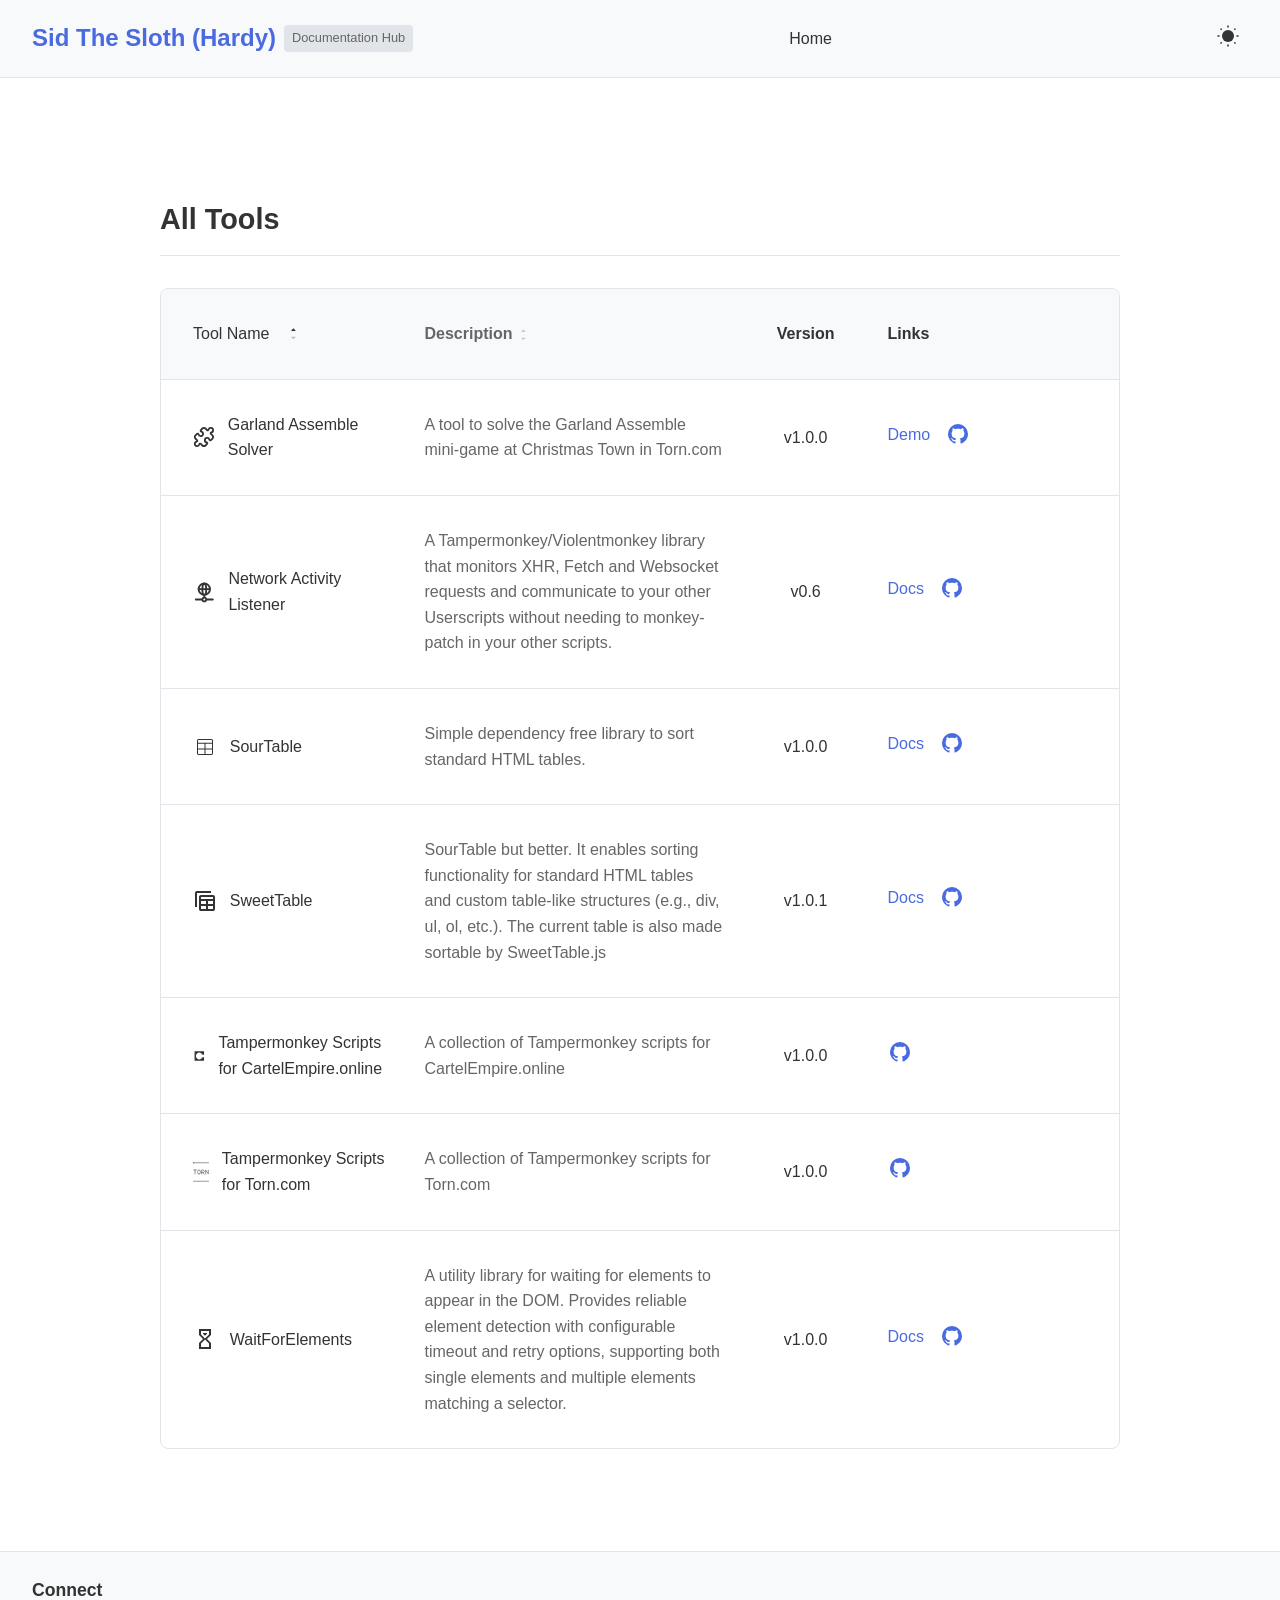
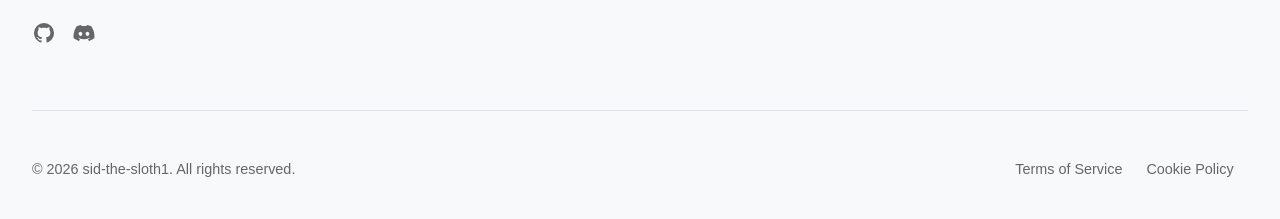
==== index.html @ 2a7e5a10 "sd" ====
<!DOCTYPE html>
<html lang="en" data-theme="light">

<head>
    <meta charset="UTF-8">
    <meta name="viewport" content="width=device-width, initial-scale=1.0">
    <title>Hardy</title>
    <link rel="stylesheet" href="css/styles.css">
    <link rel="stylesheet" href="css/popup.css">
    <script src="js/libs/sweetTable.js"></script>
</head>

<body>
    <div class="container">
        <!-- Header -->
        <header class="header">
            <div class="logo">
                <h1>Sid The Sloth (Hardy)</h1>
                <span class="version">Documentation Hub</span>
            </div>
            <nav class="main-nav">
                <ul>
                    <li><a href="#" class="active">Home</a></li>
                </ul>
            </nav>
            <div class="theme-toggle">
                <button id="theme-switcher" aria-label="Toggle theme">
                    <div id="sun-icon" class="hide"><svg xmlns="http://www.w3.org/2000/svg" width="24" height="24"
                            viewBox="0 0 24 24">
                            <path fill="currentColor" d="M18 12a6 6 0 1 1-12 0a6 6 0 0 1 12 0" />
                            <path fill="currentColor" fill-rule="evenodd"
                                d="M12 1.25a.75.75 0 0 1 .75.75v1a.75.75 0 0 1-1.5 0V2a.75.75 0 0 1 .75-.75M4.399 4.399a.75.75 0 0 1 1.06 0l.393.392a.75.75 0 0 1-1.06 1.061l-.393-.393a.75.75 0 0 1 0-1.06m15.202 0a.75.75 0 0 1 0 1.06l-.393.393a.75.75 0 0 1-1.06-1.06l.393-.393a.75.75 0 0 1 1.06 0M1.25 12a.75.75 0 0 1 .75-.75h1a.75.75 0 0 1 0 1.5H2a.75.75 0 0 1-.75-.75m19 0a.75.75 0 0 1 .75-.75h1a.75.75 0 0 1 0 1.5h-1a.75.75 0 0 1-.75-.75m-2.102 6.148a.75.75 0 0 1 1.06 0l.393.393a.75.75 0 1 1-1.06 1.06l-.393-.393a.75.75 0 0 1 0-1.06m-12.296 0a.75.75 0 0 1 0 1.06l-.393.393a.75.75 0 1 1-1.06-1.06l.392-.393a.75.75 0 0 1 1.061 0M12 20.25a.75.75 0 0 1 .75.75v1a.75.75 0 0 1-1.5 0v-1a.75.75 0 0 1 .75-.75"
                                clip-rule="evenodd" />
                        </svg></div>
                    <div id="moon-icon"><svg xmlns="http://www.w3.org/2000/svg" width="24" height="24"
                            viewBox="0 0 24 24">
                            <path fill="currentColor"
                                d="M20.958 15.325c.204-.486-.379-.9-.868-.684a7.7 7.7 0 0 1-3.101.648c-4.185 0-7.577-3.324-7.577-7.425a7.3 7.3 0 0 1 1.134-3.91c.284-.448-.057-1.068-.577-.936C5.96 4.041 3 7.613 3 11.862C3 16.909 7.175 21 12.326 21c3.9 0 7.24-2.345 8.632-5.675" />
                            <path fill="currentColor"
                                d="M15.611 3.103c-.53-.354-1.162.278-.809.808l.63.945a2.33 2.33 0 0 1 0 2.588l-.63.945c-.353.53.28 1.162.81.808l.944-.63a2.33 2.33 0 0 1 2.588 0l.945.63c.53.354 1.162-.278.808-.808l-.63-.945a2.33 2.33 0 0 1 0-2.588l.63-.945c.354-.53-.278-1.162-.809-.808l-.944.63a2.33 2.33 0 0 1-2.588 0z" />
                        </svg></div>
                </button>
            </div>
            <button class="mobile-menu-btn" aria-label="Toggle menu">
                <svg xmlns="http://www.w3.org/2000/svg" width="24" height="24" viewBox="0 0 24 24">
                    <path fill="none" stroke="currentColor" stroke-linecap="round" stroke-width="2"
                        d="M5 7h14M5 12h14M5 17h14" />
                </svg>
            </button>
        </header>


        <!-- Main Content -->
        <main class="home-content">


            <!-- All Tols -->
            <section class="tools-section">
                <h2 class="section-title">All Tools</h2>
                <div class="tools-table">
                    <div class="table-header">
                        <div class="col-name">Tool Name</div>
                        <div class="col-desc">Description</div>
                        <div class="col-version">Version</div>
                        <div class="col-action">Links</div>
                    </div>

                    <!-- Tool Row 1 -->
                    <div class="table-row">
                        <div class="col-name">
                            <svg xmlns="http://www.w3.org/2000/svg" width="24" height="24" viewBox="0 0 24 24">
                                <path fill="currentColor"
                                    d="M5.616 20q-.691 0-1.153-.462T4 18.384V5.616q0-.691.463-1.153T5.616 4h12.769q.69 0 1.153.463T20 5.616v12.769q0 .69-.462 1.153T18.384 20zm5.884-5.596H5v3.98q0 .27.173.443t.443.173H11.5zm1 0V19h5.885q.269 0 .442-.173t.173-.442v-3.981zm-1-1V8.769H5v4.635zm1 0H19V8.769h-6.5zM5 7.769h14V5.615q0-.269-.173-.442T18.385 5H5.615q-.269 0-.442.173T5 5.616z" />
                            </svg>
                            <span>SourTable</span>
                        </div>
                        <div class="col-desc">Simple dependency free library to sort standard HTML tables.</div>
                        <div class="col-version">v1.0.0</div>
                        <div class="col-action">
                            <a href="docs/sourTable.html">Docs</a>
                            <a href="https://github.com/sid-the-sloth1/libraries/tree/main/libs/sourTable"
                                target="_blank"><svg xmlns="http://www.w3.org/2000/svg" width="24" height="24"
                                    viewBox="0 0 24 24">
                                    <path fill="currentColor"
                                        d="M12 2A10 10 0 0 0 2 12c0 4.42 2.87 8.17 6.84 9.5c.5.08.66-.23.66-.5v-1.69c-2.77.6-3.36-1.34-3.36-1.34c-.46-1.16-1.11-1.47-1.11-1.47c-.91-.62.07-.6.07-.6c1 .07 1.53 1.03 1.53 1.03c.87 1.52 2.34 1.07 2.91.83c.09-.65.35-1.09.63-1.34c-2.22-.25-4.55-1.11-4.55-4.92c0-1.11.38-2 1.03-2.71c-.1-.25-.45-1.29.1-2.64c0 0 .84-.27 2.75 1.02c.79-.22 1.65-.33 2.5-.33s1.71.11 2.5.33c1.91-1.29 2.75-1.02 2.75-1.02c.55 1.35.2 2.39.1 2.64c.65.71 1.03 1.6 1.03 2.71c0 3.82-2.34 4.66-4.57 4.91c.36.31.69.92.69 1.85V21c0 .27.16.59.67.5C19.14 20.16 22 16.42 22 12A10 10 0 0 0 12 2" />
                                </svg></a>
                        </div>
                    </div>
                    <div class="table-row">
                        <div class="col-name">
                            <svg xmlns="http://www.w3.org/2000/svg" width="24" height="24" viewBox="0 0 24 24">
                                <path fill="currentColor"
                                    d="M8 22q-.825 0-1.412-.587T6 20V8q0-.825.588-1.412T8 6h12q.825 0 1.413.588T22 8v12q0 .825-.587 1.413T20 22zm0-2h5v-3H8zm7 0h5v-3h-5zM2 18V4q0-.825.588-1.412T4 2h14v2H4v14zm6-3h5v-3H8zm7 0h5v-3h-5zm-7-5h12V8H8z" />
                            </svg>
                            <span>SweetTable</span>
                        </div>
                        <div class="col-desc">SourTable but better. It enables sorting functionality for standard
                            HTML tables and custom table-like structures (e.g., div, ul, ol, etc.). The current table is
                            also made sortable by SweetTable.js</div>
                        <div class="col-version">v1.0.1</div>
                        <div class="col-action">
                            <a href="docs/sweetTable.html">Docs</a>
                            <a href="https://github.com/sid-the-sloth1/libraries/tree/main/libs/sweetTable"
                                target="_blank"><svg xmlns="http://www.w3.org/2000/svg" width="24" height="24"
                                    viewBox="0 0 24 24">
                                    <path fill="currentColor"
                                        d="M12 2A10 10 0 0 0 2 12c0 4.42 2.87 8.17 6.84 9.5c.5.08.66-.23.66-.5v-1.69c-2.77.6-3.36-1.34-3.36-1.34c-.46-1.16-1.11-1.47-1.11-1.47c-.91-.62.07-.6.07-.6c1 .07 1.53 1.03 1.53 1.03c.87 1.52 2.34 1.07 2.91.83c.09-.65.35-1.09.63-1.34c-2.22-.25-4.55-1.11-4.55-4.92c0-1.11.38-2 1.03-2.71c-.1-.25-.45-1.29.1-2.64c0 0 .84-.27 2.75 1.02c.79-.22 1.65-.33 2.5-.33s1.71.11 2.5.33c1.91-1.29 2.75-1.02 2.75-1.02c.55 1.35.2 2.39.1 2.64c.65.71 1.03 1.6 1.03 2.71c0 3.82-2.34 4.66-4.57 4.91c.36.31.69.92.69 1.85V21c0 .27.16.59.67.5C19.14 20.16 22 16.42 22 12A10 10 0 0 0 12 2" />
                                </svg></a>
                        </div>
                    </div>

                    <div class="table-row">
                        <div class="col-name">
                            <svg xmlns="http://www.w3.org/2000/svg" width="24" height="24" viewBox="0 0 24 24">
                                <path fill="currentColor"
                                    d="M6 2h12v6l-4 4l4 4v6H6v-6l4-4l-4-4zm10 14.5l-4-4l-4 4V20h8zm-4-5l4-4V4H8v3.5zM10 6h4v.75l-2 2l-2-2z" />
                            </svg>
                            <span>WaitForElements</span>
                        </div>
                        <div class="col-desc">A utility library for waiting for elements to appear in the DOM.
                            Provides reliable element detection with configurable timeout and retry options,
                            supporting both single elements and multiple elements matching a selector.</div>
                        <div class="col-version">v1.0.0</div>
                        <div class="col-action">
                            <a href="docs/waitForElements.html">Docs</a>
                            <a href="https://github.com/sid-the-sloth1/libraries/tree/main/libs/waitForElement"
                                target="_blank"><svg xmlns="http://www.w3.org/2000/svg" width="24" height="24"
                                    viewBox="0 0 24 24">
                                    <path fill="currentColor"
                                        d="M12 2A10 10 0 0 0 2 12c0 4.42 2.87 8.17 6.84 9.5c.5.08.66-.23.66-.5v-1.69c-2.77.6-3.36-1.34-3.36-1.34c-.46-1.16-1.11-1.47-1.11-1.47c-.91-.62.07-.6.07-.6c1 .07 1.53 1.03 1.53 1.03c.87 1.52 2.34 1.07 2.91.83c.09-.65.35-1.09.63-1.34c-2.22-.25-4.55-1.11-4.55-4.92c0-1.11.38-2 1.03-2.71c-.1-.25-.45-1.29.1-2.64c0 0 .84-.27 2.75 1.02c.79-.22 1.65-.33 2.5-.33s1.71.11 2.5.33c1.91-1.29 2.75-1.02 2.75-1.02c.55 1.35.2 2.39.1 2.64c.65.71 1.03 1.6 1.03 2.71c0 3.82-2.34 4.66-4.57 4.91c.36.31.69.92.69 1.85V21c0 .27.16.59.67.5C19.14 20.16 22 16.42 22 12A10 10 0 0 0 12 2" />
                                </svg></a>
                        </div>
                    </div>

                    <div class="table-row">
                        <div class="col-name">
                            <svg xmlns="http://www.w3.org/2000/svg" width="24" height="24" viewBox="0 0 24 24">
                                <g fill="none" stroke="currentColor" stroke-linecap="round" stroke-linejoin="round"
                                    stroke-width="2">
                                    <path d="M6 9a6 6 0 1 0 12 0A6 6 0 0 0 6 9" />
                                    <path
                                        d="M12 3q2 .5 2 6c0 5.5-.667 5.667-2 6m0-12q-2 .5-2 6c0 5.5.667 5.667 2 6M6 9h12M3 20h7m4 0h7m-11 0a2 2 0 1 0 4 0a2 2 0 0 0-4 0m2-5v3" />
                                </g>
                            </svg>
                            <span>Network Activity Listener</span>
                        </div>
                        <div class="col-desc">A Tampermonkey/Violentmonkey library that monitors XHR, Fetch and
                            Websocket requests and communicate to your other Userscripts without needing to monkey-patch
                            in your other scripts.</div>
                        <div class="col-version">v0.6</div>
                        <div class="col-action">
                            <a href="docs/network-listeners.html">Docs</a>
                            <a href="https://github.com/sid-the-sloth1/libraries/tree/main/libs/network_listener"
                                target="_blank"><svg xmlns="http://www.w3.org/2000/svg" width="24" height="24"
                                    viewBox="0 0 24 24">
                                    <path fill="currentColor"
                                        d="M12 2A10 10 0 0 0 2 12c0 4.42 2.87 8.17 6.84 9.5c.5.08.66-.23.66-.5v-1.69c-2.77.6-3.36-1.34-3.36-1.34c-.46-1.16-1.11-1.47-1.11-1.47c-.91-.62.07-.6.07-.6c1 .07 1.53 1.03 1.53 1.03c.87 1.52 2.34 1.07 2.91.83c.09-.65.35-1.09.63-1.34c-2.22-.25-4.55-1.11-4.55-4.92c0-1.11.38-2 1.03-2.71c-.1-.25-.45-1.29.1-2.64c0 0 .84-.27 2.75 1.02c.79-.22 1.65-.33 2.5-.33s1.71.11 2.5.33c1.91-1.29 2.75-1.02 2.75-1.02c.55 1.35.2 2.39.1 2.64c.65.71 1.03 1.6 1.03 2.71c0 3.82-2.34 4.66-4.57 4.91c.36.31.69.92.69 1.85V21c0 .27.16.59.67.5C19.14 20.16 22 16.42 22 12A10 10 0 0 0 12 2" />
                                </svg></a>
                        </div>
                    </div>

                    <div class="table-row">
                        <div class="col-name">
                            <svg xmlns="http://www.w3.org/2000/svg" width="24" height="24" viewBox="0 0 24 24">
                                <path fill="none" stroke="currentColor" stroke-linecap="round" stroke-linejoin="round"
                                    stroke-width="2"
                                    d="M15.39 4.39a1 1 0 0 0 1.68-.474a2.5 2.5 0 1 1 3.014 3.015a1 1 0 0 0-.474 1.68l1.683 1.682a2.414 2.414 0 0 1 0 3.414L19.61 15.39a1 1 0 0 1-1.68-.474a2.5 2.5 0 1 0-3.014 3.015a1 1 0 0 1 .474 1.68l-1.683 1.682a2.414 2.414 0 0 1-3.414 0L8.61 19.61a1 1 0 0 0-1.68.474a2.5 2.5 0 1 1-3.014-3.015a1 1 0 0 0 .474-1.68l-1.683-1.682a2.414 2.414 0 0 1 0-3.414L4.39 8.61a1 1 0 0 1 1.68.474a2.5 2.5 0 1 0 3.014-3.015a1 1 0 0 1-.474-1.68l1.683-1.682a2.414 2.414 0 0 1 3.414 0z" />
                            </svg>
                            <span>Garland Assemble Solver</span>
                        </div>
                        <div class="col-desc">A tool to solve the Garland Assemble mini-game at Christmas Town in
                            Torn.com</div>
                        <div class="col-version">v1.0.0</div>
                        <div class="col-action">
                            <a href="docs/examples/garland/index.html">Demo</a>
                            <a href="https://github.com/sid-the-sloth1/libraries/tree/main/libs/garlandSolver"
                                target="_blank"><svg xmlns="http://www.w3.org/2000/svg" width="24" height="24"
                                    viewBox="0 0 24 24">
                                    <path fill="currentColor"
                                        d="M12 2A10 10 0 0 0 2 12c0 4.42 2.87 8.17 6.84 9.5c.5.08.66-.23.66-.5v-1.69c-2.77.6-3.36-1.34-3.36-1.34c-.46-1.16-1.11-1.47-1.11-1.47c-.91-.62.07-.6.07-.6c1 .07 1.53 1.03 1.53 1.03c.87 1.52 2.34 1.07 2.91.83c.09-.65.35-1.09.63-1.34c-2.22-.25-4.55-1.11-4.55-4.92c0-1.11.38-2 1.03-2.71c-.1-.25-.45-1.29.1-2.64c0 0 .84-.27 2.75 1.02c.79-.22 1.65-.33 2.5-.33s1.71.11 2.5.33c1.91-1.29 2.75-1.02 2.75-1.02c.55 1.35.2 2.39.1 2.64c.65.71 1.03 1.6 1.03 2.71c0 3.82-2.34 4.66-4.57 4.91c.36.31.69.92.69 1.85V21c0 .27.16.59.67.5C19.14 20.16 22 16.42 22 12A10 10 0 0 0 12 2" />
                                </svg></a>
                        </div>
                    </div>

                    <div class="table-row">
                        <div class="col-name">
                            <svg xmlns="http://www.w3.org/2000/svg" width="24" height="24" viewBox="8 8 32 32">
                                <!-- Cropped viewBox -->
                                <path fill="none" stroke="currentColor" stroke-linecap="round" stroke-linejoin="round"
                                    d="M25.312 28v-8h2.619c1.48 0 2.681 1.203 2.681 2.687s-1.2 2.686-2.681 2.686h-2.619m2.62.001l2.62 2.624M9.464 20h5.3m-2.65 8v-8m21.122 8v-8l5.3 8v-8m-18.502 8a2.65 2.65 0 0 1-2.65-2.65v-2.7a2.65 2.65 0 1 1 5.3 0v2.7a2.65 2.65 0 0 1-2.65 2.65"
                                    stroke-width="1" />
                                <rect width="37" height="37" x="5.5" y="5.5" fill="none" stroke="currentColor"
                                    stroke-linecap="round" stroke-linejoin="round" rx="4" ry="4" stroke-width="1" />
                            </svg>
                            <span>Tampermonkey Scripts for Torn.com</span>
                        </div>
                        <div class="col-desc">A collection of Tampermonkey scripts for Torn.com</div>
                        <div class="col-version">v1.0.0</div>
                        <div class="col-action">
                            <a href="https://github.com/sid-the-sloth1/torn-qol-scripts" target="_blank">
                                <svg xmlns="http://www.w3.org/2000/svg" width="24" height="24" viewBox="0 0 24 24">
                                    <path fill="currentColor"
                                        d="M12 2A10 10 0 0 0 2 12c0 4.42 2.87 8.17 6.84 9.5c.5.08.66-.23.66-.5v-1.69c-2.77.6-3.36-1.34-3.36-1.34c-.46-1.16-1.11-1.47-1.11-1.47c-.91-.62.07-.6.07-.6c1 .07 1.53 1.03 1.53 1.03c.87 1.52 2.34 1.07 2.91.83c.09-.65.35-1.09.63-1.34c-2.22-.25-4.55-1.11-4.55-4.92c0-1.11.38-2 1.03-2.71c-.1-.25-.45-1.29.1-2.64c0 0 .84-.27 2.75 1.02c.79-.22 1.65-.33 2.5-.33s1.71.11 2.5.33c1.91-1.29 2.75-1.02 2.75-1.02c.55 1.35.2 2.39.1 2.64c.65.71 1.03 1.6 1.03 2.71c0 3.82-2.34 4.66-4.57 4.91c.36.31.69.92.69 1.85V21c0 .27.16.59.67.5C19.14 20.16 22 16.42 22 12A10 10 0 0 0 12 2" />
                                </svg>
                            </a>
                        </div>



                    </div>

                    <div class="table-row">
                        <div class="col-name">
                            <svg xmlns="http://www.w3.org/2000/svg" width="24" height="24" viewBox="0 0 24 24">
                                <path fill="currentColor" d="M3 3h18v6.429h-3.111a6.428 6.428 0 1 0 0 5.143H21V21H3z" />
                            </svg>
                            <span>Tampermonkey Scripts for CartelEmpire.online</span>
                        </div>
                        <div class="col-desc">A collection of Tampermonkey scripts for CartelEmpire.online</div>
                        <div class="col-version">v1.0.0</div>
                        <div class="col-action">
                            <a href="https://github.com/sid-the-sloth1/cartel_empire_public"
                                target="_blank"><svg xmlns="http://www.w3.org/2000/svg" width="24" height="24"
                                    viewBox="0 0 24 24">
                                    <path fill="currentColor"
                                        d="M12 2A10 10 0 0 0 2 12c0 4.42 2.87 8.17 6.84 9.5c.5.08.66-.23.66-.5v-1.69c-2.77.6-3.36-1.34-3.36-1.34c-.46-1.16-1.11-1.47-1.11-1.47c-.91-.62.07-.6.07-.6c1 .07 1.53 1.03 1.53 1.03c.87 1.52 2.34 1.07 2.91.83c.09-.65.35-1.09.63-1.34c-2.22-.25-4.55-1.11-4.55-4.92c0-1.11.38-2 1.03-2.71c-.1-.25-.45-1.29.1-2.64c0 0 .84-.27 2.75 1.02c.79-.22 1.65-.33 2.5-.33s1.71.11 2.5.33c1.91-1.29 2.75-1.02 2.75-1.02c.55 1.35.2 2.39.1 2.64c.65.71 1.03 1.6 1.03 2.71c0 3.82-2.34 4.66-4.57 4.91c.36.31.69.92.69 1.85V21c0 .27.16.59.67.5C19.14 20.16 22 16.42 22 12A10 10 0 0 0 12 2" />
                                </svg></a>
                        </div>
                    </div>

            </section>

        </main>

        <!-- Footer -->
        <footer class="footer">
            <div class="footer-content">
                <div class="footer-links">
                    <div class="footer-col">
                        <h4>Connect</h4>
                        <div class="social-links">
                            <a href="https://github.com/sid-the-sloth1" target="_blank" class="github-icon"><svg
                                    xmlns="http://www.w3.org/2000/svg" width="24" height="24" viewBox="0 0 24 24">
                                    <path fill="currentColor"
                                        d="M12 2A10 10 0 0 0 2 12c0 4.42 2.87 8.17 6.84 9.5c.5.08.66-.23.66-.5v-1.69c-2.77.6-3.36-1.34-3.36-1.34c-.46-1.16-1.11-1.47-1.11-1.47c-.91-.62.07-.6.07-.6c1 .07 1.53 1.03 1.53 1.03c.87 1.52 2.34 1.07 2.91.83c.09-.65.35-1.09.63-1.34c-2.22-.25-4.55-1.11-4.55-4.92c0-1.11.38-2 1.03-2.71c-.1-.25-.45-1.29.1-2.64c0 0 .84-.27 2.75 1.02c.79-.22 1.65-.33 2.5-.33s1.71.11 2.5.33c1.91-1.29 2.75-1.02 2.75-1.02c.55 1.35.2 2.39.1 2.64c.65.71 1.03 1.6 1.03 2.71c0 3.82-2.34 4.66-4.57 4.91c.36.31.69.92.69 1.85V21c0 .27.16.59.67.5C19.14 20.16 22 16.42 22 12A10 10 0 0 0 12 2" />
                                </svg></a>
                            <a id="discord-link"><svg xmlns="http://www.w3.org/2000/svg" width="24" height="24"
                                    viewBox="0 0 24 24">
                                    <path fill="currentColor"
                                        d="M19.27 5.33C17.94 4.71 16.5 4.26 15 4a.1.1 0 0 0-.07.03c-.18.33-.39.76-.53 1.09a16.1 16.1 0 0 0-4.8 0c-.14-.34-.35-.76-.54-1.09c-.01-.02-.04-.03-.07-.03c-1.5.26-2.93.71-4.27 1.33c-.01 0-.02.01-.03.02c-2.72 4.07-3.47 8.03-3.1 11.95c0 .02.01.04.03.05c1.8 1.32 3.53 2.12 5.24 2.65c.03.01.06 0 .07-.02c.4-.55.76-1.13 1.07-1.74c.02-.04 0-.08-.04-.09c-.57-.22-1.11-.48-1.64-.78c-.04-.02-.04-.08-.01-.11c.11-.08.22-.17.33-.25c.02-.02.05-.02.07-.01c3.44 1.57 7.15 1.57 10.55 0c.02-.01.05-.01.07.01c.11.09.22.17.33.26c.04.03.04.09-.01.11c-.52.31-1.07.56-1.64.78c-.04.01-.05.06-.04.09c.32.61.68 1.19 1.07 1.74c.03.01.06.02.09.01c1.72-.53 3.45-1.33 5.25-2.65c.02-.01.03-.03.03-.05c.44-4.53-.73-8.46-3.1-11.95c-.01-.01-.02-.02-.04-.02M8.52 14.91c-1.03 0-1.89-.95-1.89-2.12s.84-2.12 1.89-2.12c1.06 0 1.9.96 1.89 2.12c0 1.17-.84 2.12-1.89 2.12m6.97 0c-1.03 0-1.89-.95-1.89-2.12s.84-2.12 1.89-2.12c1.06 0 1.9.96 1.89 2.12c0 1.17-.83 2.12-1.89 2.12" />
                                </svg></a>
                        </div>
                    </div>
                </div>

                <div class="footer-bottom">
                    <div class="footer-copyright">
                        &copy; <span id="year"></span> sid-the-sloth1. All rights reserved.
                    </div>
                    <div class="footer-legal">
                        <a id="terms-of-service">Terms of Service</a>
                        <a id="cookie-policy">Cookie Policy</a>
                    </div>
                </div>
            </div>
        </footer>
    </div>

    <script src="js/main.js"></script>
    <script src="js/common.js"></script>
    <script>
        const toolsTableElem = document.querySelector(".tools-table");
        const toolsTable = new SweetTable(toolsTableElem, [2, 3]);

        toolsTable.setCustomParseFunction(0, (text) => {
            return text.trim();
        });

        toolsTable.setCustomGetHeadersFunction((table) => {
            return table.querySelector('.table-header').children;
        });
        toolsTable.setCustomGetRowsFunction((table) => {
            return table.querySelectorAll('.table-row');
        });


        toolsTable.initiate();
        toolsTable.sort(0, "asc")
    </script>
</body>

</html>
---- css/styles.css ----
:root {
    /* Light theme */
    --primary-color: #4a6bdf;
    --primary-hover: #3a56b8;
    --text-color: #333;
    --text-light: #666;
    --bg-color: #fff;
    --bg-secondary: #f8f9fa;
    --border-color: #e1e4e8;
    --shadow: 0 2px 10px rgba(0, 0, 0, 0.1);
    --currentColor: #4a6bdf;
    
    /* Dark theme overrides */
    &[data-theme="dark"] {
        --primary-color: #5d8bf4;
        --primary-hover: #4a6bdf;
        --text-color: #e1e4e8;
        --text-light: #a0a4a8;
        --bg-color: #1e1e1e;
        --bg-secondary: #252526;
        --border-color: #444;
        --shadow: 0 2px 10px rgba(0, 0, 0, 0.3);
    }
}

* {
    margin: 0;
    padding: 0;
    box-sizing: border-box;
}

body {
    font-family: 'Segoe UI', Tahoma, Geneva, Verdana, sans-serif;
    line-height: 1.6;
    color: var(--text-color);
    background-color: var(--bg-color);
    transition: background-color 0.3s ease, color 0.3s ease;
}

.container {
    display: flex;
    flex-direction: column;
    min-height: 100vh;
}
.hide {
    display: none!important;
}

/* Header */
.header {
    display: flex;
    justify-content: space-between;
    align-items: center;
    padding: 1rem 2rem;
    background-color: var(--bg-secondary);
    border-bottom: 1px solid var(--border-color);
    position: sticky;
    top: 0;
    z-index: 100;
}

.logo {
    display: flex;
    align-items: center;
    gap: 0.5rem;
}

.logo h1 {
    font-size: 1.5rem;
    font-weight: 700;
    color: var(--primary-color);
}

.version {
    font-size: 0.8rem;
    color: var(--text-light);
    padding: 0.2rem 0.5rem;
    background-color: var(--border-color);
    border-radius: 4px;
}

.main-nav ul {
    display: flex;
    list-style: none;
    gap: 1.5rem;
}

.main-nav a {
    text-decoration: none;
    color: var(--text-color);
    font-weight: 500;
    transition: color 0.2s;
}

.main-nav a:hover {
    color: var(--primary-color);
}

.theme-toggle button {
    background: none;
    border: none;
    color: var(--text-color);
    cursor: pointer;
    font-size: 1.2rem;
    padding: 0.5rem;
    border-radius: 50%;
    transition: all 0.2s;
}

.theme-toggle button:hover {
    background-color: var(--border-color);
}

.mobile-menu-btn {
    display: none;
    background: none;
    border: none;
    color: var(--text-color);
    font-size: 1.2rem;
    cursor: pointer;
}

/* Main Content */
.home-content {
    padding: 2rem;
    max-width: 1400px;
    margin: 3% 10%;
}

.section-title {
    font-size: 1.8rem;
    margin: 3rem 0 1.5rem;
    padding-bottom: 0.8rem;
    border-bottom: 1px solid var(--border-color);
    
}

/* Tools Table */
.tools-table {
    border: 1px solid var(--border-color);
    border-radius: 8px;
    overflow: hidden;
    margin: 2rem 0;
}


.table-header {
    display: flex;
    background-color: var(--bg-secondary);
    font-weight: 600;
    padding: 1rem;
    border-bottom: 1px solid var(--border-color);
}

.table-row {
    display: flex;
    padding: 1rem;
    border-bottom: 1px solid var(--border-color);
    align-items: center;
}
.table-row > div, .table-header > div {
    margin: 1rem;
}

.table-row:last-child {
    border-bottom: none;
}

.table-row:hover {
    background-color: var(--bg-secondary);
}

.col-name {
    flex: 2;
    display: flex;
    align-items: center;
    gap: 0.8rem;
    font-weight: 500;
}

.col-desc {
    flex: 3;
    color: var(--text-light);
}

.col-version {
    flex: 1;
    text-align: center;
}

.col-action {
    flex: 2;
    display: flex;
    gap: 1rem;
}

.col-action a {
    color: var(--primary-color);
    text-decoration: none;
    font-weight: 500;
}

.col-action a:hover {
    text-decoration: underline;
}

/* Footer */
.footer {
    margin-top: auto;
    padding: 1.5rem 2rem;
    background-color: var(--bg-secondary);
    border-top: 1px solid var(--border-color);
}

.footer-content {
    max-width: 1400px;
    margin: 0 auto;
}

.footer-links {
    display: grid;
    grid-template-columns: repeat(auto-fill, minmax(200px, 1fr));
    gap: 2rem;
    margin-bottom: 2rem;
}

.footer-col h4 {
    margin-bottom: 1rem;
    font-size: 1.1rem;
}

.social-links {
    display: flex;
    gap: 1rem;
    margin-bottom: 1.5rem;
}

.social-links a {
    color: var(--text-light);
    font-size: 1.2rem;
    transition: color 0.2s;
}

.social-links a:hover {
    color: var(--primary-color);
}

.footer-bottom {
    display: flex;
    justify-content: space-between;
    align-items: center;
    padding-top: 2rem;
    border-top: 1px solid var(--border-color);
    color: var(--text-light);
    font-size: 0.9rem;
}

.footer-legal {
    display: flex;
    gap: 1.5rem;
    margin: 1em;
    cursor: pointer;
}

.footer-legal a {
    color: var(--text-light);
    text-decoration: none;
}

.footer-legal a:hover {
    color: var(--primary-color);
}

/* Responsive */
@media (max-width: 768px) {
    .main-nav {
        display: none;
    }
    
    .mobile-menu-btn {
        display: block;
    }
    
    .table-header {
        display: none;
    }
    
    .table-row {
        flex-direction: column;
        align-items: flex-start;
        gap: 0.5rem;
    }
    
    .col-name, .col-desc, .col-version, .col-action {
        width: 100%;
    }
    
    .footer-bottom {
        flex-direction: column;
        gap: 1rem;
        text-align: center;
    }
    
    .footer-legal {
        flex-wrap: wrap;
        justify-content: center;
    }
}

@media (max-width: 480px) {
    .header {
        padding: 1rem;
    }
    
    .home-content {
        padding: 1rem;
    }
}
---- css/popup.css ----
/* Popup Styles - No Animations */
.popup {
    position: fixed;
    top: 50%;
    left: 50%;
    transform: translate(-50%, -50%);
    width: 80%;
   
    background-color: var(--bg-color);
    border-radius: 8px;
    box-shadow: 0 5px 30px rgba(0, 0, 0, 0.3);
    z-index: 1000;
    border: 1px solid var(--border-color);
    overflow: hidden;
}

.popup-overlay {
    position: fixed;
    top: 0;
    left: 0;
    right: 0;
    bottom: 0;
    background-color: rgba(0, 0, 0, 0.5);
    z-index: 999; /* Changed from ::before to separate element for better control */
}

.popup-header {
    display: flex;
    justify-content: space-between;
    align-items: center;
    padding: 1rem 1.5rem;
    background-color: var(--primary-color);
    color: white;
    border-bottom: 1px solid var(--border-color);
}

.popup-header h3 {
    margin: 0;
    font-size: 1.2rem;
    font-weight: 600;
    color: white; /* Ensure text stays white on colored header */
}

.close-btn {
    background: none;
    border: none;
    color: white;
    font-size: 1.2rem;
    cursor: pointer;
    padding: 0.5rem;
    margin-left: 1rem;
    transition: opacity 0.2s;
    opacity: 0.8;
    line-height: 1;
}

.close-btn:hover {
    opacity: 1;
}

.popup-content {
    padding: 1.5rem;
    max-height: 70vh;
    overflow-y: auto;
    background-color: var(--bg-color); /* Ensure content area uses theme bg */
    color: var(--text-color); /* Ensure text color follows theme */
}

/* Headings inside popup */
.popup h1, .popup h2, .popup h3, 
.popup h4, .popup h5, .popup h6 {
    margin: 1rem 0 0.5rem 0;
    color: var(--text-color);
}

/* Lists inside popup */
.popup ul {
    padding-left: 1.5rem;
    margin: 1rem 0;
}

.popup ul li {
    margin-bottom: 0.5rem;
    padding-left: 0.5rem;
}

.popup ul li::marker {
    color: var(--primary-color);
}

/* Responsive adjustments */
@media (max-width: 600px) {
    .popup {
        width: 95%;
    }
    
    .popup-header {
        padding: 0.8rem 1rem;
    }
    
    .popup-content {
        padding: 1rem;
    }
}

/* Dark mode adjustments */
[data-theme="dark"] .popup {
    box-shadow: 0 5px 30px rgba(0, 0, 0, 0.5);
}

[data-theme="dark"] .popup-header {
    background-color: var(--primary-hover);
}
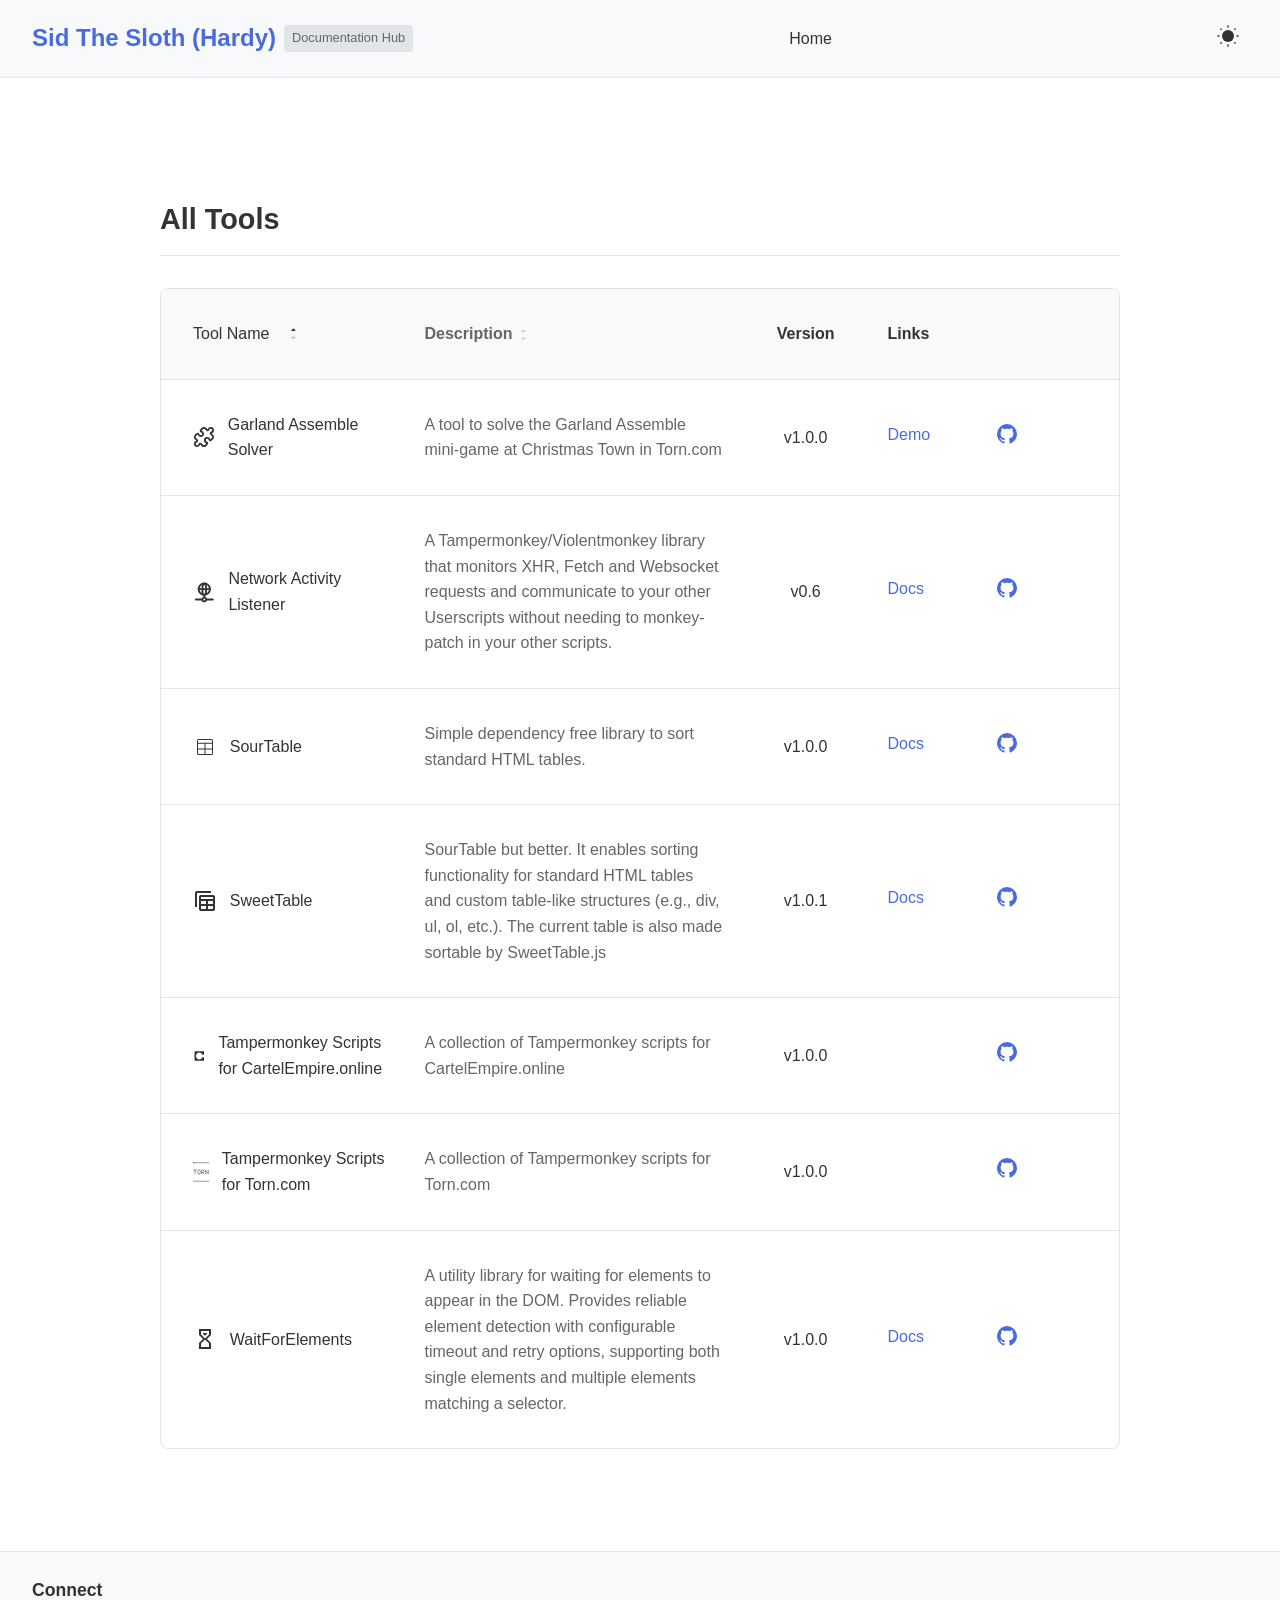
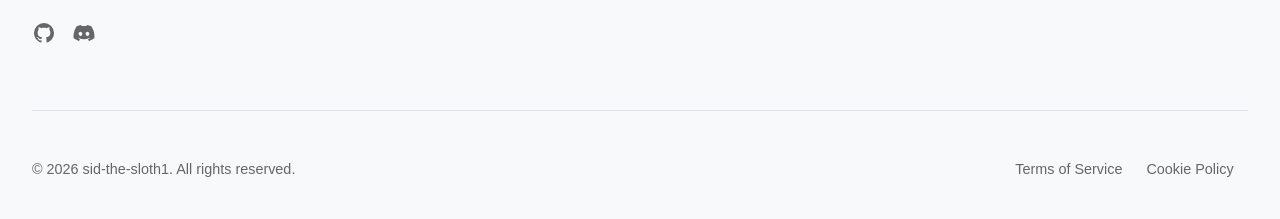
==== commit 6ddd8f5f: "Added close icon in popup. and other visual changes" ====
--- a/index.html
+++ b/index.html
@@ -77,13 +77,17 @@
                         <div class="col-desc">Simple dependency free library to sort standard HTML tables.</div>
                         <div class="col-version">v1.0.0</div>
                         <div class="col-action">
-                            <a href="docs/sourTable.html">Docs</a>
-                            <a href="https://github.com/sid-the-sloth1/libraries/tree/main/libs/sourTable"
-                                target="_blank"><svg xmlns="http://www.w3.org/2000/svg" width="24" height="24"
-                                    viewBox="0 0 24 24">
-                                    <path fill="currentColor"
-                                        d="M12 2A10 10 0 0 0 2 12c0 4.42 2.87 8.17 6.84 9.5c.5.08.66-.23.66-.5v-1.69c-2.77.6-3.36-1.34-3.36-1.34c-.46-1.16-1.11-1.47-1.11-1.47c-.91-.62.07-.6.07-.6c1 .07 1.53 1.03 1.53 1.03c.87 1.52 2.34 1.07 2.91.83c.09-.65.35-1.09.63-1.34c-2.22-.25-4.55-1.11-4.55-4.92c0-1.11.38-2 1.03-2.71c-.1-.25-.45-1.29.1-2.64c0 0 .84-.27 2.75 1.02c.79-.22 1.65-.33 2.5-.33s1.71.11 2.5.33c1.91-1.29 2.75-1.02 2.75-1.02c.55 1.35.2 2.39.1 2.64c.65.71 1.03 1.6 1.03 2.71c0 3.82-2.34 4.66-4.57 4.91c.36.31.69.92.69 1.85V21c0 .27.16.59.67.5C19.14 20.16 22 16.42 22 12A10 10 0 0 0 12 2" />
-                                </svg></a>
+                            <div class="box1">
+                                <a href="docs/sourTable.html">Docs</a>
+                            </div>
+                            <div class="box2">
+                                <a href="https://github.com/sid-the-sloth1/libraries/tree/main/libs/sourTable"
+                                    target="_blank"><svg xmlns="http://www.w3.org/2000/svg" width="24" height="24"
+                                        viewBox="0 0 24 24">
+                                        <path fill="currentColor"
+                                            d="M12 2A10 10 0 0 0 2 12c0 4.42 2.87 8.17 6.84 9.5c.5.08.66-.23.66-.5v-1.69c-2.77.6-3.36-1.34-3.36-1.34c-.46-1.16-1.11-1.47-1.11-1.47c-.91-.62.07-.6.07-.6c1 .07 1.53 1.03 1.53 1.03c.87 1.52 2.34 1.07 2.91.83c.09-.65.35-1.09.63-1.34c-2.22-.25-4.55-1.11-4.55-4.92c0-1.11.38-2 1.03-2.71c-.1-.25-.45-1.29.1-2.64c0 0 .84-.27 2.75 1.02c.79-.22 1.65-.33 2.5-.33s1.71.11 2.5.33c1.91-1.29 2.75-1.02 2.75-1.02c.55 1.35.2 2.39.1 2.64c.65.71 1.03 1.6 1.03 2.71c0 3.82-2.34 4.66-4.57 4.91c.36.31.69.92.69 1.85V21c0 .27.16.59.67.5C19.14 20.16 22 16.42 22 12A10 10 0 0 0 12 2" />
+                                    </svg></a>
+                            </div>
                         </div>
                     </div>
                     <div class="table-row">
@@ -99,13 +103,17 @@
                             also made sortable by SweetTable.js</div>
                         <div class="col-version">v1.0.1</div>
                         <div class="col-action">
-                            <a href="docs/sweetTable.html">Docs</a>
-                            <a href="https://github.com/sid-the-sloth1/libraries/tree/main/libs/sweetTable"
-                                target="_blank"><svg xmlns="http://www.w3.org/2000/svg" width="24" height="24"
-                                    viewBox="0 0 24 24">
-                                    <path fill="currentColor"
-                                        d="M12 2A10 10 0 0 0 2 12c0 4.42 2.87 8.17 6.84 9.5c.5.08.66-.23.66-.5v-1.69c-2.77.6-3.36-1.34-3.36-1.34c-.46-1.16-1.11-1.47-1.11-1.47c-.91-.62.07-.6.07-.6c1 .07 1.53 1.03 1.53 1.03c.87 1.52 2.34 1.07 2.91.83c.09-.65.35-1.09.63-1.34c-2.22-.25-4.55-1.11-4.55-4.92c0-1.11.38-2 1.03-2.71c-.1-.25-.45-1.29.1-2.64c0 0 .84-.27 2.75 1.02c.79-.22 1.65-.33 2.5-.33s1.71.11 2.5.33c1.91-1.29 2.75-1.02 2.75-1.02c.55 1.35.2 2.39.1 2.64c.65.71 1.03 1.6 1.03 2.71c0 3.82-2.34 4.66-4.57 4.91c.36.31.69.92.69 1.85V21c0 .27.16.59.67.5C19.14 20.16 22 16.42 22 12A10 10 0 0 0 12 2" />
-                                </svg></a>
+                            <div class="box1">
+                                <a href="docs/sweetTable.html">Docs</a>
+                            </div>
+                            <div class="box2">
+                                <a href="https://github.com/sid-the-sloth1/libraries/tree/main/libs/sweetTable"
+                                    target="_blank"><svg xmlns="http://www.w3.org/2000/svg" width="24" height="24"
+                                        viewBox="0 0 24 24">
+                                        <path fill="currentColor"
+                                            d="M12 2A10 10 0 0 0 2 12c0 4.42 2.87 8.17 6.84 9.5c.5.08.66-.23.66-.5v-1.69c-2.77.6-3.36-1.34-3.36-1.34c-.46-1.16-1.11-1.47-1.11-1.47c-.91-.62.07-.6.07-.6c1 .07 1.53 1.03 1.53 1.03c.87 1.52 2.34 1.07 2.91.83c.09-.65.35-1.09.63-1.34c-2.22-.25-4.55-1.11-4.55-4.92c0-1.11.38-2 1.03-2.71c-.1-.25-.45-1.29.1-2.64c0 0 .84-.27 2.75 1.02c.79-.22 1.65-.33 2.5-.33s1.71.11 2.5.33c1.91-1.29 2.75-1.02 2.75-1.02c.55 1.35.2 2.39.1 2.64c.65.71 1.03 1.6 1.03 2.71c0 3.82-2.34 4.66-4.57 4.91c.36.31.69.92.69 1.85V21c0 .27.16.59.67.5C19.14 20.16 22 16.42 22 12A10 10 0 0 0 12 2" />
+                                    </svg></a>
+                            </div>
                         </div>
                     </div>
 
@@ -122,13 +130,17 @@
                             supporting both single elements and multiple elements matching a selector.</div>
                         <div class="col-version">v1.0.0</div>
                         <div class="col-action">
-                            <a href="docs/waitForElements.html">Docs</a>
-                            <a href="https://github.com/sid-the-sloth1/libraries/tree/main/libs/waitForElement"
-                                target="_blank"><svg xmlns="http://www.w3.org/2000/svg" width="24" height="24"
-                                    viewBox="0 0 24 24">
-                                    <path fill="currentColor"
-                                        d="M12 2A10 10 0 0 0 2 12c0 4.42 2.87 8.17 6.84 9.5c.5.08.66-.23.66-.5v-1.69c-2.77.6-3.36-1.34-3.36-1.34c-.46-1.16-1.11-1.47-1.11-1.47c-.91-.62.07-.6.07-.6c1 .07 1.53 1.03 1.53 1.03c.87 1.52 2.34 1.07 2.91.83c.09-.65.35-1.09.63-1.34c-2.22-.25-4.55-1.11-4.55-4.92c0-1.11.38-2 1.03-2.71c-.1-.25-.45-1.29.1-2.64c0 0 .84-.27 2.75 1.02c.79-.22 1.65-.33 2.5-.33s1.71.11 2.5.33c1.91-1.29 2.75-1.02 2.75-1.02c.55 1.35.2 2.39.1 2.64c.65.71 1.03 1.6 1.03 2.71c0 3.82-2.34 4.66-4.57 4.91c.36.31.69.92.69 1.85V21c0 .27.16.59.67.5C19.14 20.16 22 16.42 22 12A10 10 0 0 0 12 2" />
-                                </svg></a>
+                            <div class="box1">
+                                <a href="docs/waitForElements.html">Docs</a>
+                            </div>
+                            <div class="box2">
+                                <a href="https://github.com/sid-the-sloth1/libraries/tree/main/libs/waitForElement"
+                                    target="_blank"><svg xmlns="http://www.w3.org/2000/svg" width="24" height="24"
+                                        viewBox="0 0 24 24">
+                                        <path fill="currentColor"
+                                            d="M12 2A10 10 0 0 0 2 12c0 4.42 2.87 8.17 6.84 9.5c.5.08.66-.23.66-.5v-1.69c-2.77.6-3.36-1.34-3.36-1.34c-.46-1.16-1.11-1.47-1.11-1.47c-.91-.62.07-.6.07-.6c1 .07 1.53 1.03 1.53 1.03c.87 1.52 2.34 1.07 2.91.83c.09-.65.35-1.09.63-1.34c-2.22-.25-4.55-1.11-4.55-4.92c0-1.11.38-2 1.03-2.71c-.1-.25-.45-1.29.1-2.64c0 0 .84-.27 2.75 1.02c.79-.22 1.65-.33 2.5-.33s1.71.11 2.5.33c1.91-1.29 2.75-1.02 2.75-1.02c.55 1.35.2 2.39.1 2.64c.65.71 1.03 1.6 1.03 2.71c0 3.82-2.34 4.66-4.57 4.91c.36.31.69.92.69 1.85V21c0 .27.16.59.67.5C19.14 20.16 22 16.42 22 12A10 10 0 0 0 12 2" />
+                                    </svg></a>
+                            </div>
                         </div>
                     </div>
 
@@ -149,13 +161,17 @@
                             in your other scripts.</div>
                         <div class="col-version">v0.6</div>
                         <div class="col-action">
-                            <a href="docs/network-listeners.html">Docs</a>
-                            <a href="https://github.com/sid-the-sloth1/libraries/tree/main/libs/network_listener"
-                                target="_blank"><svg xmlns="http://www.w3.org/2000/svg" width="24" height="24"
-                                    viewBox="0 0 24 24">
-                                    <path fill="currentColor"
-                                        d="M12 2A10 10 0 0 0 2 12c0 4.42 2.87 8.17 6.84 9.5c.5.08.66-.23.66-.5v-1.69c-2.77.6-3.36-1.34-3.36-1.34c-.46-1.16-1.11-1.47-1.11-1.47c-.91-.62.07-.6.07-.6c1 .07 1.53 1.03 1.53 1.03c.87 1.52 2.34 1.07 2.91.83c.09-.65.35-1.09.63-1.34c-2.22-.25-4.55-1.11-4.55-4.92c0-1.11.38-2 1.03-2.71c-.1-.25-.45-1.29.1-2.64c0 0 .84-.27 2.75 1.02c.79-.22 1.65-.33 2.5-.33s1.71.11 2.5.33c1.91-1.29 2.75-1.02 2.75-1.02c.55 1.35.2 2.39.1 2.64c.65.71 1.03 1.6 1.03 2.71c0 3.82-2.34 4.66-4.57 4.91c.36.31.69.92.69 1.85V21c0 .27.16.59.67.5C19.14 20.16 22 16.42 22 12A10 10 0 0 0 12 2" />
-                                </svg></a>
+                            <div class="box1">
+                                <a href="docs/network-listeners.html">Docs</a>
+                            </div>
+                            <div class="box2">
+                                <a href="https://github.com/sid-the-sloth1/libraries/tree/main/libs/network_listener"
+                                    target="_blank"><svg xmlns="http://www.w3.org/2000/svg" width="24" height="24"
+                                        viewBox="0 0 24 24">
+                                        <path fill="currentColor"
+                                            d="M12 2A10 10 0 0 0 2 12c0 4.42 2.87 8.17 6.84 9.5c.5.08.66-.23.66-.5v-1.69c-2.77.6-3.36-1.34-3.36-1.34c-.46-1.16-1.11-1.47-1.11-1.47c-.91-.62.07-.6.07-.6c1 .07 1.53 1.03 1.53 1.03c.87 1.52 2.34 1.07 2.91.83c.09-.65.35-1.09.63-1.34c-2.22-.25-4.55-1.11-4.55-4.92c0-1.11.38-2 1.03-2.71c-.1-.25-.45-1.29.1-2.64c0 0 .84-.27 2.75 1.02c.79-.22 1.65-.33 2.5-.33s1.71.11 2.5.33c1.91-1.29 2.75-1.02 2.75-1.02c.55 1.35.2 2.39.1 2.64c.65.71 1.03 1.6 1.03 2.71c0 3.82-2.34 4.66-4.57 4.91c.36.31.69.92.69 1.85V21c0 .27.16.59.67.5C19.14 20.16 22 16.42 22 12A10 10 0 0 0 12 2" />
+                                    </svg></a>
+                            </div>
                         </div>
                     </div>
 
@@ -172,13 +188,17 @@
                             Torn.com</div>
                         <div class="col-version">v1.0.0</div>
                         <div class="col-action">
-                            <a href="docs/examples/garland/index.html">Demo</a>
-                            <a href="https://github.com/sid-the-sloth1/libraries/tree/main/libs/garlandSolver"
-                                target="_blank"><svg xmlns="http://www.w3.org/2000/svg" width="24" height="24"
-                                    viewBox="0 0 24 24">
-                                    <path fill="currentColor"
-                                        d="M12 2A10 10 0 0 0 2 12c0 4.42 2.87 8.17 6.84 9.5c.5.08.66-.23.66-.5v-1.69c-2.77.6-3.36-1.34-3.36-1.34c-.46-1.16-1.11-1.47-1.11-1.47c-.91-.62.07-.6.07-.6c1 .07 1.53 1.03 1.53 1.03c.87 1.52 2.34 1.07 2.91.83c.09-.65.35-1.09.63-1.34c-2.22-.25-4.55-1.11-4.55-4.92c0-1.11.38-2 1.03-2.71c-.1-.25-.45-1.29.1-2.64c0 0 .84-.27 2.75 1.02c.79-.22 1.65-.33 2.5-.33s1.71.11 2.5.33c1.91-1.29 2.75-1.02 2.75-1.02c.55 1.35.2 2.39.1 2.64c.65.71 1.03 1.6 1.03 2.71c0 3.82-2.34 4.66-4.57 4.91c.36.31.69.92.69 1.85V21c0 .27.16.59.67.5C19.14 20.16 22 16.42 22 12A10 10 0 0 0 12 2" />
-                                </svg></a>
+                            <div class="box1">
+                                <a href="docs/examples/garland/index.html">Demo</a>
+                            </div>
+                            <div class="box2">
+                                <a href="https://github.com/sid-the-sloth1/libraries/tree/main/libs/garlandSolver"
+                                    target="_blank"><svg xmlns="http://www.w3.org/2000/svg" width="24" height="24"
+                                        viewBox="0 0 24 24">
+                                        <path fill="currentColor"
+                                            d="M12 2A10 10 0 0 0 2 12c0 4.42 2.87 8.17 6.84 9.5c.5.08.66-.23.66-.5v-1.69c-2.77.6-3.36-1.34-3.36-1.34c-.46-1.16-1.11-1.47-1.11-1.47c-.91-.62.07-.6.07-.6c1 .07 1.53 1.03 1.53 1.03c.87 1.52 2.34 1.07 2.91.83c.09-.65.35-1.09.63-1.34c-2.22-.25-4.55-1.11-4.55-4.92c0-1.11.38-2 1.03-2.71c-.1-.25-.45-1.29.1-2.64c0 0 .84-.27 2.75 1.02c.79-.22 1.65-.33 2.5-.33s1.71.11 2.5.33c1.91-1.29 2.75-1.02 2.75-1.02c.55 1.35.2 2.39.1 2.64c.65.71 1.03 1.6 1.03 2.71c0 3.82-2.34 4.66-4.57 4.91c.36.31.69.92.69 1.85V21c0 .27.16.59.67.5C19.14 20.16 22 16.42 22 12A10 10 0 0 0 12 2" />
+                                    </svg></a>
+                            </div>
                         </div>
                     </div>
 
@@ -197,12 +217,15 @@
                         <div class="col-desc">A collection of Tampermonkey scripts for Torn.com</div>
                         <div class="col-version">v1.0.0</div>
                         <div class="col-action">
-                            <a href="https://github.com/sid-the-sloth1/torn-qol-scripts" target="_blank">
-                                <svg xmlns="http://www.w3.org/2000/svg" width="24" height="24" viewBox="0 0 24 24">
-                                    <path fill="currentColor"
-                                        d="M12 2A10 10 0 0 0 2 12c0 4.42 2.87 8.17 6.84 9.5c.5.08.66-.23.66-.5v-1.69c-2.77.6-3.36-1.34-3.36-1.34c-.46-1.16-1.11-1.47-1.11-1.47c-.91-.62.07-.6.07-.6c1 .07 1.53 1.03 1.53 1.03c.87 1.52 2.34 1.07 2.91.83c.09-.65.35-1.09.63-1.34c-2.22-.25-4.55-1.11-4.55-4.92c0-1.11.38-2 1.03-2.71c-.1-.25-.45-1.29.1-2.64c0 0 .84-.27 2.75 1.02c.79-.22 1.65-.33 2.5-.33s1.71.11 2.5.33c1.91-1.29 2.75-1.02 2.75-1.02c.55 1.35.2 2.39.1 2.64c.65.71 1.03 1.6 1.03 2.71c0 3.82-2.34 4.66-4.57 4.91c.36.31.69.92.69 1.85V21c0 .27.16.59.67.5C19.14 20.16 22 16.42 22 12A10 10 0 0 0 12 2" />
-                                </svg>
-                            </a>
+                            <div class="box1"></div>
+                            <div class="box2">
+                                <a href="https://github.com/sid-the-sloth1/torn-qol-scripts" target="_blank">
+                                    <svg xmlns="http://www.w3.org/2000/svg" width="24" height="24" viewBox="0 0 24 24">
+                                        <path fill="currentColor"
+                                            d="M12 2A10 10 0 0 0 2 12c0 4.42 2.87 8.17 6.84 9.5c.5.08.66-.23.66-.5v-1.69c-2.77.6-3.36-1.34-3.36-1.34c-.46-1.16-1.11-1.47-1.11-1.47c-.91-.62.07-.6.07-.6c1 .07 1.53 1.03 1.53 1.03c.87 1.52 2.34 1.07 2.91.83c.09-.65.35-1.09.63-1.34c-2.22-.25-4.55-1.11-4.55-4.92c0-1.11.38-2 1.03-2.71c-.1-.25-.45-1.29.1-2.64c0 0 .84-.27 2.75 1.02c.79-.22 1.65-.33 2.5-.33s1.71.11 2.5.33c1.91-1.29 2.75-1.02 2.75-1.02c.55 1.35.2 2.39.1 2.64c.65.71 1.03 1.6 1.03 2.71c0 3.82-2.34 4.66-4.57 4.91c.36.31.69.92.69 1.85V21c0 .27.16.59.67.5C19.14 20.16 22 16.42 22 12A10 10 0 0 0 12 2" />
+                                    </svg>
+                                </a>
+                            </div>
                         </div>
 
 
@@ -219,12 +242,14 @@
                         <div class="col-desc">A collection of Tampermonkey scripts for CartelEmpire.online</div>
                         <div class="col-version">v1.0.0</div>
                         <div class="col-action">
-                            <a href="https://github.com/sid-the-sloth1/cartel_empire_public"
-                                target="_blank"><svg xmlns="http://www.w3.org/2000/svg" width="24" height="24"
-                                    viewBox="0 0 24 24">
-                                    <path fill="currentColor"
-                                        d="M12 2A10 10 0 0 0 2 12c0 4.42 2.87 8.17 6.84 9.5c.5.08.66-.23.66-.5v-1.69c-2.77.6-3.36-1.34-3.36-1.34c-.46-1.16-1.11-1.47-1.11-1.47c-.91-.62.07-.6.07-.6c1 .07 1.53 1.03 1.53 1.03c.87 1.52 2.34 1.07 2.91.83c.09-.65.35-1.09.63-1.34c-2.22-.25-4.55-1.11-4.55-4.92c0-1.11.38-2 1.03-2.71c-.1-.25-.45-1.29.1-2.64c0 0 .84-.27 2.75 1.02c.79-.22 1.65-.33 2.5-.33s1.71.11 2.5.33c1.91-1.29 2.75-1.02 2.75-1.02c.55 1.35.2 2.39.1 2.64c.65.71 1.03 1.6 1.03 2.71c0 3.82-2.34 4.66-4.57 4.91c.36.31.69.92.69 1.85V21c0 .27.16.59.67.5C19.14 20.16 22 16.42 22 12A10 10 0 0 0 12 2" />
-                                </svg></a>
+                            <div class="box1"></div>
+                            <div class="box2">
+                                <a href="https://github.com/sid-the-sloth1/cartel_empire_public" target="_blank"><svg
+                                        xmlns="http://www.w3.org/2000/svg" width="24" height="24" viewBox="0 0 24 24">
+                                        <path fill="currentColor"
+                                            d="M12 2A10 10 0 0 0 2 12c0 4.42 2.87 8.17 6.84 9.5c.5.08.66-.23.66-.5v-1.69c-2.77.6-3.36-1.34-3.36-1.34c-.46-1.16-1.11-1.47-1.11-1.47c-.91-.62.07-.6.07-.6c1 .07 1.53 1.03 1.53 1.03c.87 1.52 2.34 1.07 2.91.83c.09-.65.35-1.09.63-1.34c-2.22-.25-4.55-1.11-4.55-4.92c0-1.11.38-2 1.03-2.71c-.1-.25-.45-1.29.1-2.64c0 0 .84-.27 2.75 1.02c.79-.22 1.65-.33 2.5-.33s1.71.11 2.5.33c1.91-1.29 2.75-1.02 2.75-1.02c.55 1.35.2 2.39.1 2.64c.65.71 1.03 1.6 1.03 2.71c0 3.82-2.34 4.66-4.57 4.91c.36.31.69.92.69 1.85V21c0 .27.16.59.67.5C19.14 20.16 22 16.42 22 12A10 10 0 0 0 12 2" />
+                                    </svg></a>
+                            </div>
                         </div>
                     </div>
 
--- a/css/styles.css
+++ b/css/styles.css
@@ -270,7 +270,9 @@
 .footer-legal a:hover {
     color: var(--primary-color);
 }
-
+.box1, .box2 {
+    width: 50%;
+}
 /* Responsive */
 @media (max-width: 768px) {
     .main-nav {
@@ -305,6 +307,9 @@
         flex-wrap: wrap;
         justify-content: center;
     }
+    .box1, .box2 {
+        width: auto;
+    }
 }
 
 @media (max-width: 480px) {
@@ -315,4 +320,4 @@
     .home-content {
         padding: 1rem;
     }
-}+}
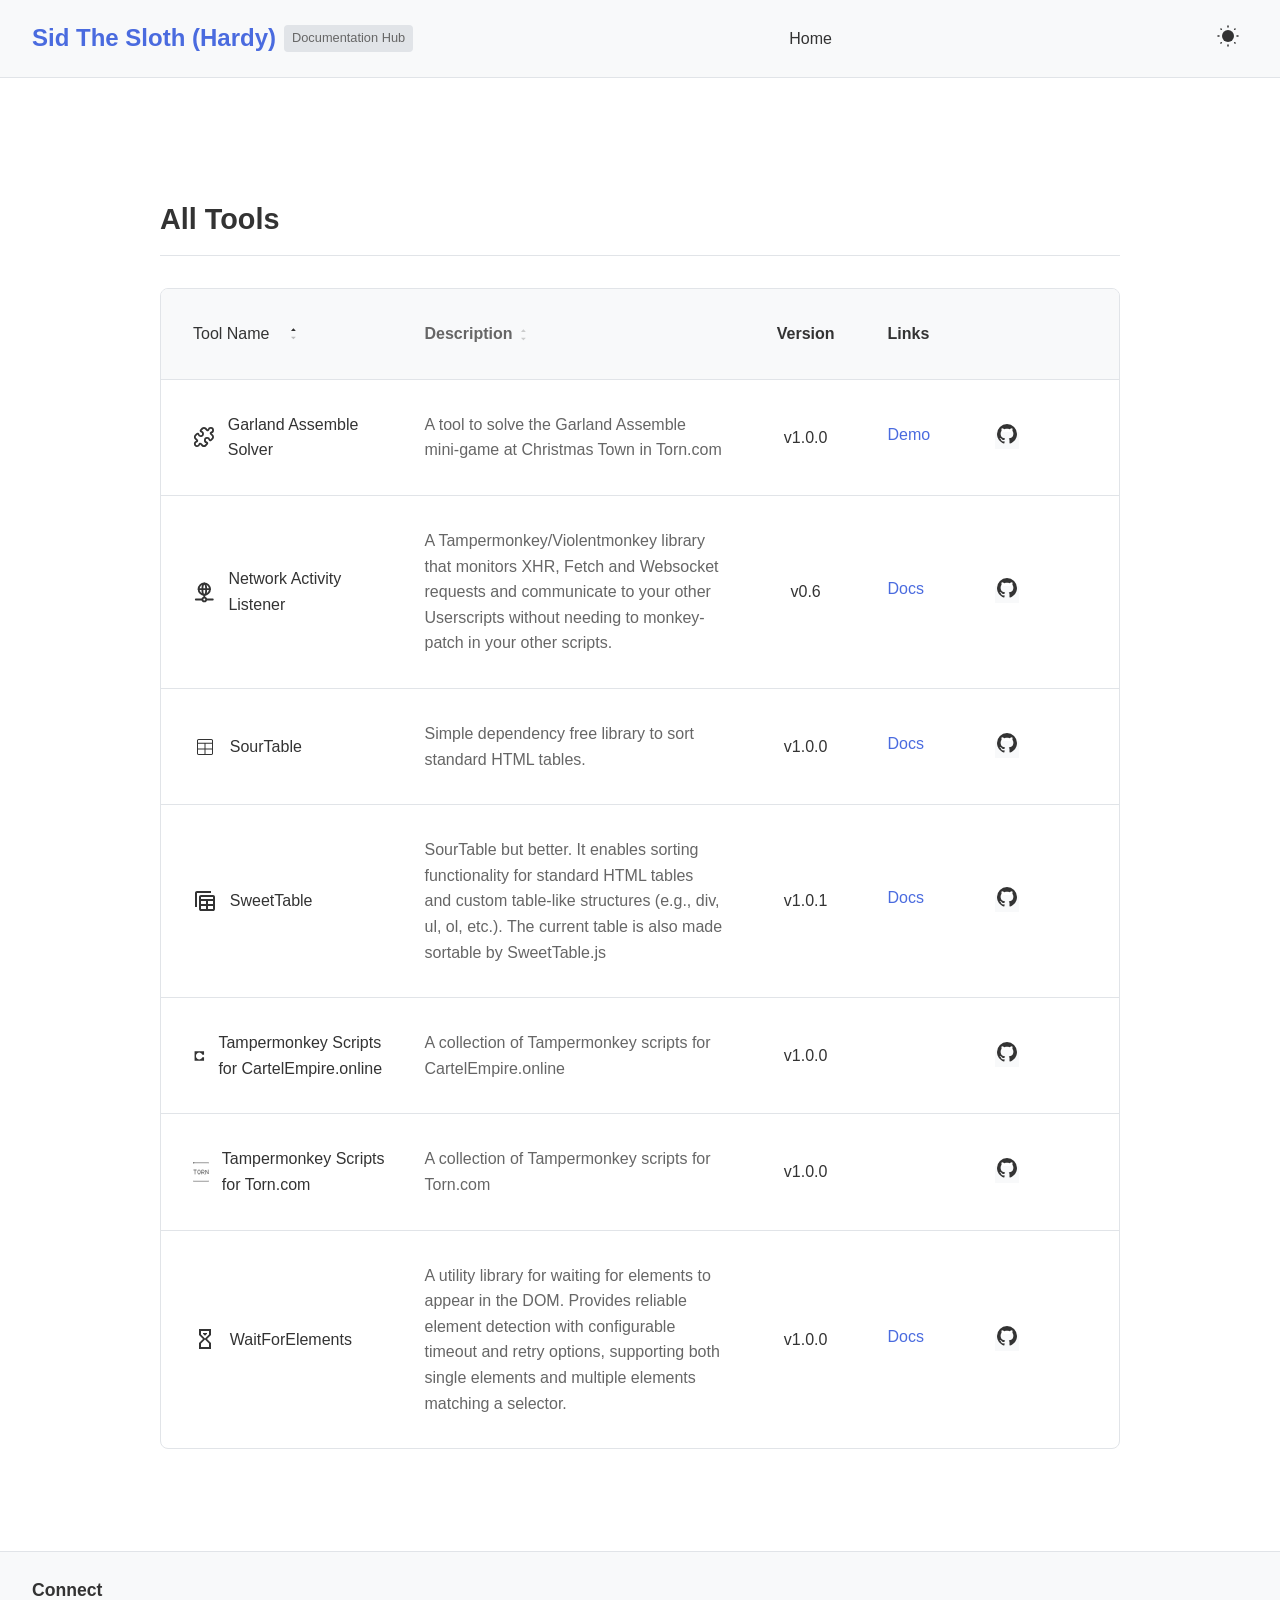
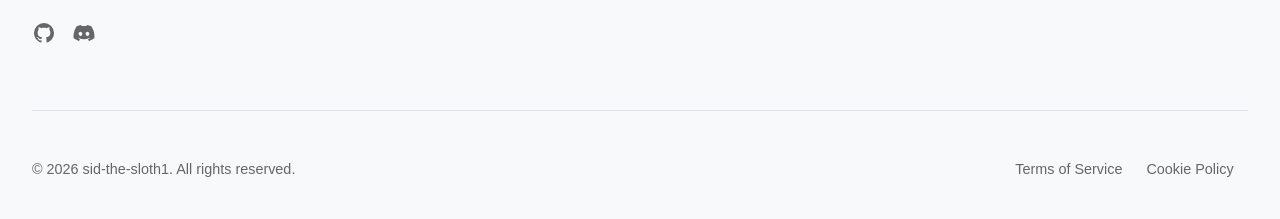
==== commit def632e0: "starting SEO improvements" ====
--- a/index.html
+++ b/index.html
@@ -2,11 +2,55 @@
 <html lang="en" data-theme="light">
 
 <head>
+    <!-- Basic Meta Tags -->
     <meta charset="UTF-8">
     <meta name="viewport" content="width=device-width, initial-scale=1.0">
-    <title>Hardy</title>
+    <title>Hardy | JavaScript Libraries & Tampermonkey Scripts Documentation</title>
+    <meta name="description"
+        content="Documentation for JavaScript libraries (SweetTable, SourTable) and Tampermonkey scripts for Torn.com & CartelEmpire.online">
+    <meta name="keywords"
+        content="JavaScript libraries, table sorting, SweetTable, SourTable, WaitForElements, web development, Tampermonkey scripts, Torn.com tools, CartelEmpire.online tools, userscripts">
+    <meta name="author" content="Sid The Sloth (Hardy)">
+    <link rel="canonical" href="https://sid-the-sloth1.github.io/">
+
+    <!-- Open Graph / Facebook -->
+    <meta property="og:type" content="website">
+    <meta property="og:url" content="https://sid-the-sloth1.github.io/">
+    <meta property="og:title" content="Hardy | JavaScript Libraries & Tampermonkey Scripts">
+    <meta property="og:description" content="Documentation for JavaScript libraries and game automation scripts">
+    <meta property="og:image" content="https://sid-the-sloth1.github.io/assets/meta/ogimg.png">
+
+    <!-- Twitter -->
+    <meta name="twitter:card" content="summary_large_image">
+    <meta name="twitter:title" content="Sid-the-sloth1 (Hardy)">
+    <meta name="twitter:description"
+        content="JavaScript libraries for table sorting and network monitoring, plus game automation scripts">
+    <meta name="twitter:image" content="https://sid-the-sloth1.github.io/assets/meta/twitter-card.png">
+    <meta name="twitter:image:alt" content="Sid-the-Sloth">
+
+    <!-- Favicons -->
+    <link rel="icon" href="favicon.ico" type="image/x-icon">
+    <link rel="icon" type="image/png" sizes="32x32" href="favicon-32x32.png">
+    <link rel="icon" type="image/png" sizes="16x16" href="favicon-16x16.png">
+    <link rel="apple-touch-icon" sizes="180x180" href="apple-touch-icon.png">
+    <link rel="manifest" href="/site.webmanifest">
+
+    <!-- Schema.org -->
+    <script type="application/ld+json">
+    {
+      "@context": "https://schema.org",
+      "@type": "WebSite",
+      "name": "Hardy's Development Hub",
+      "url": "https://sid-the-sloth1.github.io/",
+      "description": "JavaScript libraries for table sorting and network monitoring, plus game automation scripts"
+    }
+    </script>
+
+    <!-- CSS -->
     <link rel="stylesheet" href="css/styles.css">
     <link rel="stylesheet" href="css/popup.css">
+
+    <!-- JS -->
     <script src="js/libs/sweetTable.js"></script>
 </head>
 
--- a/css/styles.css
+++ b/css/styles.css
@@ -272,6 +272,12 @@
 }
 .box1, .box2 {
     width: 50%;
+    
+}
+ .box2 a {
+    background: var(--bg-secondary);
+    text-decoration: none;
+    color: var(--text-color);
 }
 /* Responsive */
 @media (max-width: 768px) {
@@ -290,11 +296,94 @@
     .table-row {
         flex-direction: column;
         align-items: flex-start;
+        gap: 1rem;
+        padding: 1.5rem;
+        border-bottom: 1px solid var(--border-color);
+        background: var(--bg-color);
+        margin-bottom: 0.5rem;
+        border-radius: 8px;
+        box-shadow: var(--shadow);
+    }
+    
+    .col-name {
+        width: 100%;
+        display: flex;
+        align-items: center;
+        gap: 0.75rem;
+        font-weight: 600;
+        font-size: 1.1rem;
+        color: var(--text-color);
+    }
+    
+    .col-name svg {
+        width: 24px;
+        height: 24px;
+        flex-shrink: 0;
+        color: var(--currentColor);
+    }
+    
+    .col-desc {
+        width: 100%;
+        color: var(--text-light);
+        line-height: 1.5;
+        font-size: 0.95rem;
+    }
+    
+    .col-version {
+        width: 100%;
+        font-size: 0.9rem;
+        color: var(--text-light);
+        font-weight: 500;
+        display: flex;
+        align-items: center;
         gap: 0.5rem;
     }
     
-    .col-name, .col-desc, .col-version, .col-action {
+    .col-version::before {
+        content: "Version:";
+        font-weight: 600;
+        color: var(--text-color);
+    }
+    
+    .col-action {
         width: 100%;
+        display: flex;
+        gap: 1rem;
+        margin-top: 0.5rem;
+    }
+    
+    .box1, .box2 {
+        width: auto;
+    }
+    
+    .box1 a, .box2 a {
+        display: flex;
+        align-items: center;
+        gap: 0.5rem;
+        padding: 0.5rem 1rem;
+        background: var(--bg-secondary);
+        border-radius: 6px;
+        text-decoration: none;
+        color: var(--text-color);
+        font-weight: 500;
+        transition: background 0.2s;
+    }
+    
+    .box1 a:hover, .box2 a:hover {
+        background: var(--border-color);
+    }
+    
+    .box1 a {
+        color: var(--primary-color);
+    }
+    
+    .box1 a:hover {
+        color: var(--primary-hover);
+    }
+    
+    .box2 a svg {
+        width: 18px;
+        height: 18px;
     }
     
     .footer-bottom {
@@ -307,9 +396,6 @@
         flex-wrap: wrap;
         justify-content: center;
     }
-    .box1, .box2 {
-        width: auto;
-    }
 }
 
 @media (max-width: 480px) {
@@ -320,4 +406,18 @@
     .home-content {
         padding: 1rem;
     }
-}
+    
+    .table-row {
+        padding: 1.25rem;
+    }
+    
+    .col-action {
+        flex-wrap: wrap;
+        gap: 0.75rem;
+    }
+    
+    .box1 a, .box2 a {
+        padding: 0.5rem 0.75rem;
+        font-size: 0.9rem;
+    }
+}
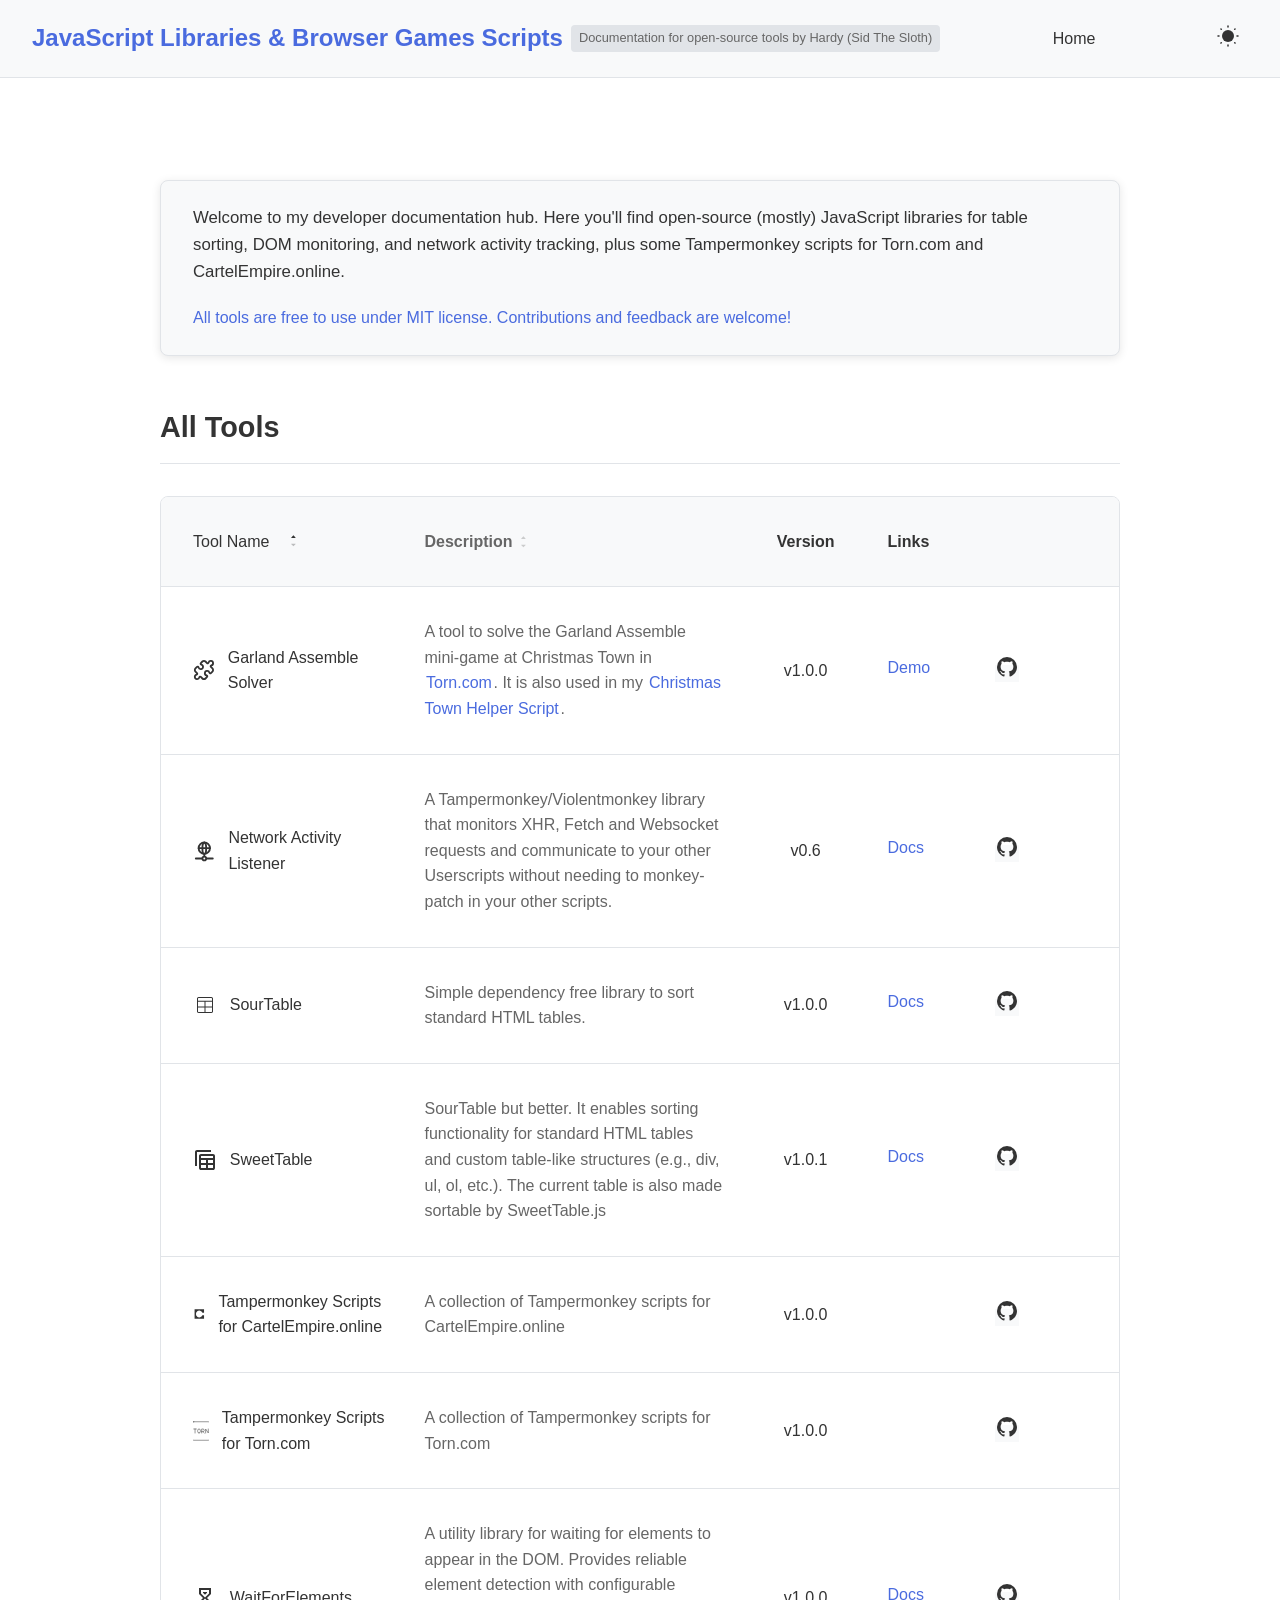
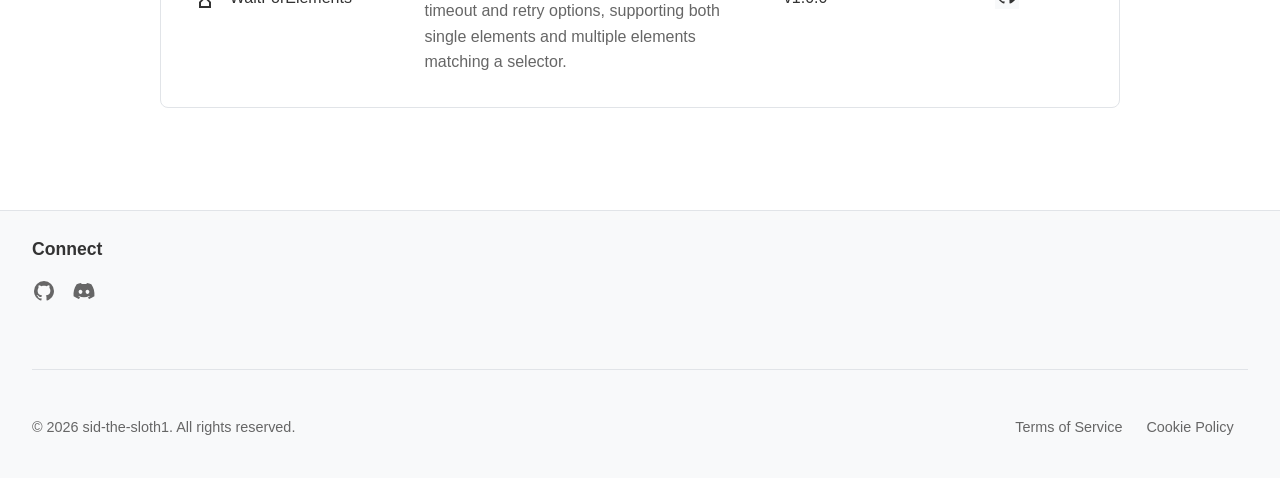
==== commit 91ee8c79: "added labels to icons" ====
--- a/index.html
+++ b/index.html
@@ -5,14 +5,22 @@
     <!-- Basic Meta Tags -->
     <meta charset="UTF-8">
     <meta name="viewport" content="width=device-width, initial-scale=1.0">
-    <title>Hardy | JavaScript Libraries & Tampermonkey Scripts Documentation</title>
-    <meta name="description"
-        content="Documentation for JavaScript libraries (SweetTable, SourTable) and Tampermonkey scripts for Torn.com & CartelEmpire.online">
+
+
+
+
+    <title>JavaScript Libraries & Browser Game Scripts | Hardy (Sid-the-sloth1) Documentation</title>
+
+
+
+    <meta name="description" content="Free, open-source JavaScript libraries for table sorting (SweetTable, SourTable) and DOM monitoring. Plus Tampermonkey scripts for Torn.com & CartelEmpire.online. Download or contribute today!">
+    
     <meta name="keywords"
-        content="JavaScript libraries, table sorting, SweetTable, SourTable, WaitForElements, web development, Tampermonkey scripts, Torn.com tools, CartelEmpire.online tools, userscripts">
+        content="JavaScript libraries, table sorting, SweetTable, SourTable, WaitForElements, web development tools, Tampermonkey scripts, Violentmonkey, userscripts, Chedburn, Christmas Town, Torn.com, Torn.com tools, CartelEmpire.online tools, game automation, DOM monitoring, network activity listener, Garland Assemble solver">
+
     <meta name="author" content="Sid The Sloth (Hardy)">
     <link rel="canonical" href="https://sid-the-sloth1.github.io/">
-
+    <meta name="google-site-verification" content="g1EHB7r6RRB3Ioa-_hxz0rApg1rMswhGQ7xAxW9MjKA" />
     <!-- Open Graph / Facebook -->
     <meta property="og:type" content="website">
     <meta property="og:url" content="https://sid-the-sloth1.github.io/">
@@ -29,11 +37,11 @@
     <meta name="twitter:image:alt" content="Sid-the-Sloth">
 
     <!-- Favicons -->
-    <link rel="icon" href="favicon.ico" type="image/x-icon">
-    <link rel="icon" type="image/png" sizes="32x32" href="favicon-32x32.png">
-    <link rel="icon" type="image/png" sizes="16x16" href="favicon-16x16.png">
-    <link rel="apple-touch-icon" sizes="180x180" href="apple-touch-icon.png">
-    <link rel="manifest" href="/site.webmanifest">
+    <link rel="icon" href="assets/meta/favicon.ico" type="image/x-icon">
+    <link rel="icon" type="image/png" sizes="32x32" href="assets/meta/favicon-32x32.png">
+    <link rel="icon" type="image/png" sizes="16x16" href="assets/meta/favicon-16x16.png">
+    <link rel="apple-touch-icon" sizes="180x180" href="assets/meta/apple-touch-icon.png">
+    <link rel="manifest" href="assets/meta/site.webmanifest">
 
     <!-- Schema.org -->
     <script type="application/ld+json">
@@ -42,7 +50,11 @@
       "@type": "WebSite",
       "name": "Hardy's Development Hub",
       "url": "https://sid-the-sloth1.github.io/",
-      "description": "JavaScript libraries for table sorting and network monitoring, plus game automation scripts"
+      "description": "JavaScript libraries for table sorting and network monitoring, plus game automation scripts",
+      "creator": {
+        "@type": "Person",
+        "name": "Hardy (Sid The Sloth)"
+      }
     }
     </script>
 
@@ -59,8 +71,8 @@
         <!-- Header -->
         <header class="header">
             <div class="logo">
-                <h1>Sid The Sloth (Hardy)</h1>
-                <span class="version">Documentation Hub</span>
+                <h1>JavaScript Libraries & Browser Games Scripts</h1>
+                <span class="version">Documentation for open-source tools by Hardy (Sid The Sloth)</span>
             </div>
             <nav class="main-nav">
                 <ul>
@@ -97,7 +109,12 @@
         <!-- Main Content -->
         <main class="home-content">
 
-
+            <section class="intro">
+                <p>Welcome to my developer documentation hub. Here you'll find open-source (mostly) JavaScript libraries for
+                    table sorting, DOM monitoring, and network activity tracking, plus some Tampermonkey scripts for
+                    Torn.com and CartelEmpire.online.</p>
+                <p>All tools are free to use under MIT license. Contributions and feedback are welcome!</p>
+            </section>
             <!-- All Tols -->
             <section class="tools-section">
                 <h2 class="section-title">All Tools</h2>
@@ -112,7 +129,7 @@
                     <!-- Tool Row 1 -->
                     <div class="table-row">
                         <div class="col-name">
-                            <svg xmlns="http://www.w3.org/2000/svg" width="24" height="24" viewBox="0 0 24 24">
+                            <svg aria-label="SourTable icon" xmlns="http://www.w3.org/2000/svg" width="24" height="24" viewBox="0 0 24 24">
                                 <path fill="currentColor"
                                     d="M5.616 20q-.691 0-1.153-.462T4 18.384V5.616q0-.691.463-1.153T5.616 4h12.769q.69 0 1.153.463T20 5.616v12.769q0 .69-.462 1.153T18.384 20zm5.884-5.596H5v3.98q0 .27.173.443t.443.173H11.5zm1 0V19h5.885q.269 0 .442-.173t.173-.442v-3.981zm-1-1V8.769H5v4.635zm1 0H19V8.769h-6.5zM5 7.769h14V5.615q0-.269-.173-.442T18.385 5H5.615q-.269 0-.442.173T5 5.616z" />
                             </svg>
@@ -126,17 +143,17 @@
                             </div>
                             <div class="box2">
                                 <a href="https://github.com/sid-the-sloth1/libraries/tree/main/libs/sourTable"
-                                    target="_blank"><svg xmlns="http://www.w3.org/2000/svg" width="24" height="24"
-                                        viewBox="0 0 24 24">
-                                        <path fill="currentColor"
-                                            d="M12 2A10 10 0 0 0 2 12c0 4.42 2.87 8.17 6.84 9.5c.5.08.66-.23.66-.5v-1.69c-2.77.6-3.36-1.34-3.36-1.34c-.46-1.16-1.11-1.47-1.11-1.47c-.91-.62.07-.6.07-.6c1 .07 1.53 1.03 1.53 1.03c.87 1.52 2.34 1.07 2.91.83c.09-.65.35-1.09.63-1.34c-2.22-.25-4.55-1.11-4.55-4.92c0-1.11.38-2 1.03-2.71c-.1-.25-.45-1.29.1-2.64c0 0 .84-.27 2.75 1.02c.79-.22 1.65-.33 2.5-.33s1.71.11 2.5.33c1.91-1.29 2.75-1.02 2.75-1.02c.55 1.35.2 2.39.1 2.64c.65.71 1.03 1.6 1.03 2.71c0 3.82-2.34 4.66-4.57 4.91c.36.31.69.92.69 1.85V21c0 .27.16.59.67.5C19.14 20.16 22 16.42 22 12A10 10 0 0 0 12 2" />
-                                    </svg></a>
-                            </div>
-                        </div>
-                    </div>
-                    <div class="table-row">
-                        <div class="col-name">
-                            <svg xmlns="http://www.w3.org/2000/svg" width="24" height="24" viewBox="0 0 24 24">
+                                    target="_blank"><svg aria-label="Github Icon" xmlns="http://www.w3.org/2000/svg" width="24" height="24"
+                                        viewBox="0 0 24 24">
+                                        <path fill="currentColor"
+                                            d="M12 2A10 10 0 0 0 2 12c0 4.42 2.87 8.17 6.84 9.5c.5.08.66-.23.66-.5v-1.69c-2.77.6-3.36-1.34-3.36-1.34c-.46-1.16-1.11-1.47-1.11-1.47c-.91-.62.07-.6.07-.6c1 .07 1.53 1.03 1.53 1.03c.87 1.52 2.34 1.07 2.91.83c.09-.65.35-1.09.63-1.34c-2.22-.25-4.55-1.11-4.55-4.92c0-1.11.38-2 1.03-2.71c-.1-.25-.45-1.29.1-2.64c0 0 .84-.27 2.75 1.02c.79-.22 1.65-.33 2.5-.33s1.71.11 2.5.33c1.91-1.29 2.75-1.02 2.75-1.02c.55 1.35.2 2.39.1 2.64c.65.71 1.03 1.6 1.03 2.71c0 3.82-2.34 4.66-4.57 4.91c.36.31.69.92.69 1.85V21c0 .27.16.59.67.5C19.14 20.16 22 16.42 22 12A10 10 0 0 0 12 2" />
+                                    </svg></a>
+                            </div>
+                        </div>
+                    </div>
+                    <div class="table-row">
+                        <div class="col-name">
+                            <svg aria-label="SweetTable icon" xmlns="http://www.w3.org/2000/svg" width="24" height="24" viewBox="0 0 24 24">
                                 <path fill="currentColor"
                                     d="M8 22q-.825 0-1.412-.587T6 20V8q0-.825.588-1.412T8 6h12q.825 0 1.413.588T22 8v12q0 .825-.587 1.413T20 22zm0-2h5v-3H8zm7 0h5v-3h-5zM2 18V4q0-.825.588-1.412T4 2h14v2H4v14zm6-3h5v-3H8zm7 0h5v-3h-5zm-7-5h12V8H8z" />
                             </svg>
@@ -152,18 +169,18 @@
                             </div>
                             <div class="box2">
                                 <a href="https://github.com/sid-the-sloth1/libraries/tree/main/libs/sweetTable"
-                                    target="_blank"><svg xmlns="http://www.w3.org/2000/svg" width="24" height="24"
-                                        viewBox="0 0 24 24">
-                                        <path fill="currentColor"
-                                            d="M12 2A10 10 0 0 0 2 12c0 4.42 2.87 8.17 6.84 9.5c.5.08.66-.23.66-.5v-1.69c-2.77.6-3.36-1.34-3.36-1.34c-.46-1.16-1.11-1.47-1.11-1.47c-.91-.62.07-.6.07-.6c1 .07 1.53 1.03 1.53 1.03c.87 1.52 2.34 1.07 2.91.83c.09-.65.35-1.09.63-1.34c-2.22-.25-4.55-1.11-4.55-4.92c0-1.11.38-2 1.03-2.71c-.1-.25-.45-1.29.1-2.64c0 0 .84-.27 2.75 1.02c.79-.22 1.65-.33 2.5-.33s1.71.11 2.5.33c1.91-1.29 2.75-1.02 2.75-1.02c.55 1.35.2 2.39.1 2.64c.65.71 1.03 1.6 1.03 2.71c0 3.82-2.34 4.66-4.57 4.91c.36.31.69.92.69 1.85V21c0 .27.16.59.67.5C19.14 20.16 22 16.42 22 12A10 10 0 0 0 12 2" />
-                                    </svg></a>
-                            </div>
-                        </div>
-                    </div>
-
-                    <div class="table-row">
-                        <div class="col-name">
-                            <svg xmlns="http://www.w3.org/2000/svg" width="24" height="24" viewBox="0 0 24 24">
+                                    target="_blank"><svg aria-label="Github Icon" xmlns="http://www.w3.org/2000/svg" width="24" height="24"
+                                        viewBox="0 0 24 24">
+                                        <path fill="currentColor"
+                                            d="M12 2A10 10 0 0 0 2 12c0 4.42 2.87 8.17 6.84 9.5c.5.08.66-.23.66-.5v-1.69c-2.77.6-3.36-1.34-3.36-1.34c-.46-1.16-1.11-1.47-1.11-1.47c-.91-.62.07-.6.07-.6c1 .07 1.53 1.03 1.53 1.03c.87 1.52 2.34 1.07 2.91.83c.09-.65.35-1.09.63-1.34c-2.22-.25-4.55-1.11-4.55-4.92c0-1.11.38-2 1.03-2.71c-.1-.25-.45-1.29.1-2.64c0 0 .84-.27 2.75 1.02c.79-.22 1.65-.33 2.5-.33s1.71.11 2.5.33c1.91-1.29 2.75-1.02 2.75-1.02c.55 1.35.2 2.39.1 2.64c.65.71 1.03 1.6 1.03 2.71c0 3.82-2.34 4.66-4.57 4.91c.36.31.69.92.69 1.85V21c0 .27.16.59.67.5C19.14 20.16 22 16.42 22 12A10 10 0 0 0 12 2" />
+                                    </svg></a>
+                            </div>
+                        </div>
+                    </div>
+
+                    <div class="table-row">
+                        <div class="col-name">
+                            <svg aria-label="Wait For elements icon" xmlns="http://www.w3.org/2000/svg" width="24" height="24" viewBox="0 0 24 24">
                                 <path fill="currentColor"
                                     d="M6 2h12v6l-4 4l4 4v6H6v-6l4-4l-4-4zm10 14.5l-4-4l-4 4V20h8zm-4-5l4-4V4H8v3.5zM10 6h4v.75l-2 2l-2-2z" />
                             </svg>
@@ -179,18 +196,18 @@
                             </div>
                             <div class="box2">
                                 <a href="https://github.com/sid-the-sloth1/libraries/tree/main/libs/waitForElement"
-                                    target="_blank"><svg xmlns="http://www.w3.org/2000/svg" width="24" height="24"
-                                        viewBox="0 0 24 24">
-                                        <path fill="currentColor"
-                                            d="M12 2A10 10 0 0 0 2 12c0 4.42 2.87 8.17 6.84 9.5c.5.08.66-.23.66-.5v-1.69c-2.77.6-3.36-1.34-3.36-1.34c-.46-1.16-1.11-1.47-1.11-1.47c-.91-.62.07-.6.07-.6c1 .07 1.53 1.03 1.53 1.03c.87 1.52 2.34 1.07 2.91.83c.09-.65.35-1.09.63-1.34c-2.22-.25-4.55-1.11-4.55-4.92c0-1.11.38-2 1.03-2.71c-.1-.25-.45-1.29.1-2.64c0 0 .84-.27 2.75 1.02c.79-.22 1.65-.33 2.5-.33s1.71.11 2.5.33c1.91-1.29 2.75-1.02 2.75-1.02c.55 1.35.2 2.39.1 2.64c.65.71 1.03 1.6 1.03 2.71c0 3.82-2.34 4.66-4.57 4.91c.36.31.69.92.69 1.85V21c0 .27.16.59.67.5C19.14 20.16 22 16.42 22 12A10 10 0 0 0 12 2" />
-                                    </svg></a>
-                            </div>
-                        </div>
-                    </div>
-
-                    <div class="table-row">
-                        <div class="col-name">
-                            <svg xmlns="http://www.w3.org/2000/svg" width="24" height="24" viewBox="0 0 24 24">
+                                    target="_blank"><svg aria-label="Github Icon" xmlns="http://www.w3.org/2000/svg" width="24" height="24"
+                                        viewBox="0 0 24 24">
+                                        <path fill="currentColor"
+                                            d="M12 2A10 10 0 0 0 2 12c0 4.42 2.87 8.17 6.84 9.5c.5.08.66-.23.66-.5v-1.69c-2.77.6-3.36-1.34-3.36-1.34c-.46-1.16-1.11-1.47-1.11-1.47c-.91-.62.07-.6.07-.6c1 .07 1.53 1.03 1.53 1.03c.87 1.52 2.34 1.07 2.91.83c.09-.65.35-1.09.63-1.34c-2.22-.25-4.55-1.11-4.55-4.92c0-1.11.38-2 1.03-2.71c-.1-.25-.45-1.29.1-2.64c0 0 .84-.27 2.75 1.02c.79-.22 1.65-.33 2.5-.33s1.71.11 2.5.33c1.91-1.29 2.75-1.02 2.75-1.02c.55 1.35.2 2.39.1 2.64c.65.71 1.03 1.6 1.03 2.71c0 3.82-2.34 4.66-4.57 4.91c.36.31.69.92.69 1.85V21c0 .27.16.59.67.5C19.14 20.16 22 16.42 22 12A10 10 0 0 0 12 2" />
+                                    </svg></a>
+                            </div>
+                        </div>
+                    </div>
+
+                    <div class="table-row">
+                        <div class="col-name">
+                            <svg aria-label="Network Activity Listener icon" xmlns="http://www.w3.org/2000/svg" width="24" height="24" viewBox="0 0 24 24">
                                 <g fill="none" stroke="currentColor" stroke-linecap="round" stroke-linejoin="round"
                                     stroke-width="2">
                                     <path d="M6 9a6 6 0 1 0 12 0A6 6 0 0 0 6 9" />
@@ -210,18 +227,18 @@
                             </div>
                             <div class="box2">
                                 <a href="https://github.com/sid-the-sloth1/libraries/tree/main/libs/network_listener"
-                                    target="_blank"><svg xmlns="http://www.w3.org/2000/svg" width="24" height="24"
-                                        viewBox="0 0 24 24">
-                                        <path fill="currentColor"
-                                            d="M12 2A10 10 0 0 0 2 12c0 4.42 2.87 8.17 6.84 9.5c.5.08.66-.23.66-.5v-1.69c-2.77.6-3.36-1.34-3.36-1.34c-.46-1.16-1.11-1.47-1.11-1.47c-.91-.62.07-.6.07-.6c1 .07 1.53 1.03 1.53 1.03c.87 1.52 2.34 1.07 2.91.83c.09-.65.35-1.09.63-1.34c-2.22-.25-4.55-1.11-4.55-4.92c0-1.11.38-2 1.03-2.71c-.1-.25-.45-1.29.1-2.64c0 0 .84-.27 2.75 1.02c.79-.22 1.65-.33 2.5-.33s1.71.11 2.5.33c1.91-1.29 2.75-1.02 2.75-1.02c.55 1.35.2 2.39.1 2.64c.65.71 1.03 1.6 1.03 2.71c0 3.82-2.34 4.66-4.57 4.91c.36.31.69.92.69 1.85V21c0 .27.16.59.67.5C19.14 20.16 22 16.42 22 12A10 10 0 0 0 12 2" />
-                                    </svg></a>
-                            </div>
-                        </div>
-                    </div>
-
-                    <div class="table-row">
-                        <div class="col-name">
-                            <svg xmlns="http://www.w3.org/2000/svg" width="24" height="24" viewBox="0 0 24 24">
+                                    target="_blank"><svg aria-label="Github Icon" xmlns="http://www.w3.org/2000/svg" width="24" height="24"
+                                        viewBox="0 0 24 24">
+                                        <path fill="currentColor"
+                                            d="M12 2A10 10 0 0 0 2 12c0 4.42 2.87 8.17 6.84 9.5c.5.08.66-.23.66-.5v-1.69c-2.77.6-3.36-1.34-3.36-1.34c-.46-1.16-1.11-1.47-1.11-1.47c-.91-.62.07-.6.07-.6c1 .07 1.53 1.03 1.53 1.03c.87 1.52 2.34 1.07 2.91.83c.09-.65.35-1.09.63-1.34c-2.22-.25-4.55-1.11-4.55-4.92c0-1.11.38-2 1.03-2.71c-.1-.25-.45-1.29.1-2.64c0 0 .84-.27 2.75 1.02c.79-.22 1.65-.33 2.5-.33s1.71.11 2.5.33c1.91-1.29 2.75-1.02 2.75-1.02c.55 1.35.2 2.39.1 2.64c.65.71 1.03 1.6 1.03 2.71c0 3.82-2.34 4.66-4.57 4.91c.36.31.69.92.69 1.85V21c0 .27.16.59.67.5C19.14 20.16 22 16.42 22 12A10 10 0 0 0 12 2" />
+                                    </svg></a>
+                            </div>
+                        </div>
+                    </div>
+
+                    <div class="table-row">
+                        <div class="col-name">
+                            <svg aria-label="Garland Assemble Solver icon" xmlns="http://www.w3.org/2000/svg" width="24" height="24" viewBox="0 0 24 24">
                                 <path fill="none" stroke="currentColor" stroke-linecap="round" stroke-linejoin="round"
                                     stroke-width="2"
                                     d="M15.39 4.39a1 1 0 0 0 1.68-.474a2.5 2.5 0 1 1 3.014 3.015a1 1 0 0 0-.474 1.68l1.683 1.682a2.414 2.414 0 0 1 0 3.414L19.61 15.39a1 1 0 0 1-1.68-.474a2.5 2.5 0 1 0-3.014 3.015a1 1 0 0 1 .474 1.68l-1.683 1.682a2.414 2.414 0 0 1-3.414 0L8.61 19.61a1 1 0 0 0-1.68.474a2.5 2.5 0 1 1-3.014-3.015a1 1 0 0 0 .474-1.68l-1.683-1.682a2.414 2.414 0 0 1 0-3.414L4.39 8.61a1 1 0 0 1 1.68.474a2.5 2.5 0 1 0 3.014-3.015a1 1 0 0 1-.474-1.68l1.683-1.682a2.414 2.414 0 0 1 3.414 0z" />
@@ -229,7 +246,7 @@
                             <span>Garland Assemble Solver</span>
                         </div>
                         <div class="col-desc">A tool to solve the Garland Assemble mini-game at Christmas Town in
-                            Torn.com</div>
+                            <a href="https://www.torn.com/" target="_blank">Torn.com</a>. It is also used in my <a href="https://www.torn.com/forums.php#/p=threads&f=67&t=16201589&b=0&a=0" target="_blank">Christmas Town Helper Script</a>.</div>
                         <div class="col-version">v1.0.0</div>
                         <div class="col-action">
                             <div class="box1">
@@ -237,18 +254,18 @@
                             </div>
                             <div class="box2">
                                 <a href="https://github.com/sid-the-sloth1/libraries/tree/main/libs/garlandSolver"
-                                    target="_blank"><svg xmlns="http://www.w3.org/2000/svg" width="24" height="24"
-                                        viewBox="0 0 24 24">
-                                        <path fill="currentColor"
-                                            d="M12 2A10 10 0 0 0 2 12c0 4.42 2.87 8.17 6.84 9.5c.5.08.66-.23.66-.5v-1.69c-2.77.6-3.36-1.34-3.36-1.34c-.46-1.16-1.11-1.47-1.11-1.47c-.91-.62.07-.6.07-.6c1 .07 1.53 1.03 1.53 1.03c.87 1.52 2.34 1.07 2.91.83c.09-.65.35-1.09.63-1.34c-2.22-.25-4.55-1.11-4.55-4.92c0-1.11.38-2 1.03-2.71c-.1-.25-.45-1.29.1-2.64c0 0 .84-.27 2.75 1.02c.79-.22 1.65-.33 2.5-.33s1.71.11 2.5.33c1.91-1.29 2.75-1.02 2.75-1.02c.55 1.35.2 2.39.1 2.64c.65.71 1.03 1.6 1.03 2.71c0 3.82-2.34 4.66-4.57 4.91c.36.31.69.92.69 1.85V21c0 .27.16.59.67.5C19.14 20.16 22 16.42 22 12A10 10 0 0 0 12 2" />
-                                    </svg></a>
-                            </div>
-                        </div>
-                    </div>
-
-                    <div class="table-row">
-                        <div class="col-name">
-                            <svg xmlns="http://www.w3.org/2000/svg" width="24" height="24" viewBox="8 8 32 32">
+                                    target="_blank"><svg aria-label="Github Icon" xmlns="http://www.w3.org/2000/svg" width="24" height="24"
+                                        viewBox="0 0 24 24">
+                                        <path fill="currentColor"
+                                            d="M12 2A10 10 0 0 0 2 12c0 4.42 2.87 8.17 6.84 9.5c.5.08.66-.23.66-.5v-1.69c-2.77.6-3.36-1.34-3.36-1.34c-.46-1.16-1.11-1.47-1.11-1.47c-.91-.62.07-.6.07-.6c1 .07 1.53 1.03 1.53 1.03c.87 1.52 2.34 1.07 2.91.83c.09-.65.35-1.09.63-1.34c-2.22-.25-4.55-1.11-4.55-4.92c0-1.11.38-2 1.03-2.71c-.1-.25-.45-1.29.1-2.64c0 0 .84-.27 2.75 1.02c.79-.22 1.65-.33 2.5-.33s1.71.11 2.5.33c1.91-1.29 2.75-1.02 2.75-1.02c.55 1.35.2 2.39.1 2.64c.65.71 1.03 1.6 1.03 2.71c0 3.82-2.34 4.66-4.57 4.91c.36.31.69.92.69 1.85V21c0 .27.16.59.67.5C19.14 20.16 22 16.42 22 12A10 10 0 0 0 12 2" />
+                                    </svg></a>
+                            </div>
+                        </div>
+                    </div>
+
+                    <div class="table-row">
+                        <div class="col-name">
+                            <svg aria-label="Tampermonkey Scripts for Torn.com icon" xmlns="http://www.w3.org/2000/svg" width="24" height="24" viewBox="8 8 32 32">
                                 <!-- Cropped viewBox -->
                                 <path fill="none" stroke="currentColor" stroke-linecap="round" stroke-linejoin="round"
                                     d="M25.312 28v-8h2.619c1.48 0 2.681 1.203 2.681 2.687s-1.2 2.686-2.681 2.686h-2.619m2.62.001l2.62 2.624M9.464 20h5.3m-2.65 8v-8m21.122 8v-8l5.3 8v-8m-18.502 8a2.65 2.65 0 0 1-2.65-2.65v-2.7a2.65 2.65 0 1 1 5.3 0v2.7a2.65 2.65 0 0 1-2.65 2.65"
@@ -264,7 +281,7 @@
                             <div class="box1"></div>
                             <div class="box2">
                                 <a href="https://github.com/sid-the-sloth1/torn-qol-scripts" target="_blank">
-                                    <svg xmlns="http://www.w3.org/2000/svg" width="24" height="24" viewBox="0 0 24 24">
+                                    <svg xmlns="http://www.w3.org/2000/svg" aria-label="Github icon"width="24" height="24" viewBox="0 0 24 24">
                                         <path fill="currentColor"
                                             d="M12 2A10 10 0 0 0 2 12c0 4.42 2.87 8.17 6.84 9.5c.5.08.66-.23.66-.5v-1.69c-2.77.6-3.36-1.34-3.36-1.34c-.46-1.16-1.11-1.47-1.11-1.47c-.91-.62.07-.6.07-.6c1 .07 1.53 1.03 1.53 1.03c.87 1.52 2.34 1.07 2.91.83c.09-.65.35-1.09.63-1.34c-2.22-.25-4.55-1.11-4.55-4.92c0-1.11.38-2 1.03-2.71c-.1-.25-.45-1.29.1-2.64c0 0 .84-.27 2.75 1.02c.79-.22 1.65-.33 2.5-.33s1.71.11 2.5.33c1.91-1.29 2.75-1.02 2.75-1.02c.55 1.35.2 2.39.1 2.64c.65.71 1.03 1.6 1.03 2.71c0 3.82-2.34 4.66-4.57 4.91c.36.31.69.92.69 1.85V21c0 .27.16.59.67.5C19.14 20.16 22 16.42 22 12A10 10 0 0 0 12 2" />
                                     </svg>
@@ -278,7 +295,7 @@
 
                     <div class="table-row">
                         <div class="col-name">
-                            <svg xmlns="http://www.w3.org/2000/svg" width="24" height="24" viewBox="0 0 24 24">
+                            <svg aria-label="Tampermonkey Scripts for Cartel Empire icon" xmlns="http://www.w3.org/2000/svg" width="24" height="24" viewBox="0 0 24 24">
                                 <path fill="currentColor" d="M3 3h18v6.429h-3.111a6.428 6.428 0 1 0 0 5.143H21V21H3z" />
                             </svg>
                             <span>Tampermonkey Scripts for CartelEmpire.online</span>
@@ -288,7 +305,7 @@
                         <div class="col-action">
                             <div class="box1"></div>
                             <div class="box2">
-                                <a href="https://github.com/sid-the-sloth1/cartel_empire_public" target="_blank"><svg
+                                <a href="https://github.com/sid-the-sloth1/cartel_empire_public" target="_blank"><svg aria-label="Github icon"
                                         xmlns="http://www.w3.org/2000/svg" width="24" height="24" viewBox="0 0 24 24">
                                         <path fill="currentColor"
                                             d="M12 2A10 10 0 0 0 2 12c0 4.42 2.87 8.17 6.84 9.5c.5.08.66-.23.66-.5v-1.69c-2.77.6-3.36-1.34-3.36-1.34c-.46-1.16-1.11-1.47-1.11-1.47c-.91-.62.07-.6.07-.6c1 .07 1.53 1.03 1.53 1.03c.87 1.52 2.34 1.07 2.91.83c.09-.65.35-1.09.63-1.34c-2.22-.25-4.55-1.11-4.55-4.92c0-1.11.38-2 1.03-2.71c-.1-.25-.45-1.29.1-2.64c0 0 .84-.27 2.75 1.02c.79-.22 1.65-.33 2.5-.33s1.71.11 2.5.33c1.91-1.29 2.75-1.02 2.75-1.02c.55 1.35.2 2.39.1 2.64c.65.71 1.03 1.6 1.03 2.71c0 3.82-2.34 4.66-4.57 4.91c.36.31.69.92.69 1.85V21c0 .27.16.59.67.5C19.14 20.16 22 16.42 22 12A10 10 0 0 0 12 2" />
@@ -306,9 +323,9 @@
             <div class="footer-content">
                 <div class="footer-links">
                     <div class="footer-col">
-                        <h4>Connect</h4>
+                        <h3>Connect</h3>
                         <div class="social-links">
-                            <a href="https://github.com/sid-the-sloth1" target="_blank" class="github-icon"><svg
+                            <a href="https://github.com/sid-the-sloth1" target="_blank" class="github-icon"><svg aria-label="Github icon"
                                     xmlns="http://www.w3.org/2000/svg" width="24" height="24" viewBox="0 0 24 24">
                                     <path fill="currentColor"
                                         d="M12 2A10 10 0 0 0 2 12c0 4.42 2.87 8.17 6.84 9.5c.5.08.66-.23.66-.5v-1.69c-2.77.6-3.36-1.34-3.36-1.34c-.46-1.16-1.11-1.47-1.11-1.47c-.91-.62.07-.6.07-.6c1 .07 1.53 1.03 1.53 1.03c.87 1.52 2.34 1.07 2.91.83c.09-.65.35-1.09.63-1.34c-2.22-.25-4.55-1.11-4.55-4.92c0-1.11.38-2 1.03-2.71c-.1-.25-.45-1.29.1-2.64c0 0 .84-.27 2.75 1.02c.79-.22 1.65-.33 2.5-.33s1.71.11 2.5.33c1.91-1.29 2.75-1.02 2.75-1.02c.55 1.35.2 2.39.1 2.64c.65.71 1.03 1.6 1.03 2.71c0 3.82-2.34 4.66-4.57 4.91c.36.31.69.92.69 1.85V21c0 .27.16.59.67.5C19.14 20.16 22 16.42 22 12A10 10 0 0 0 12 2" />
--- a/css/styles.css
+++ b/css/styles.css
@@ -224,7 +224,7 @@
     margin-bottom: 2rem;
 }
 
-.footer-col h4 {
+.footer-col h3 {
     margin-bottom: 1rem;
     font-size: 1.1rem;
 }
@@ -420,4 +420,87 @@
         padding: 0.5rem 0.75rem;
         font-size: 0.9rem;
     }
+}
+/* Intro Section */
+.intro {
+    background-color: var(--bg-secondary);
+    padding: 1.5rem 2rem;
+    border-radius: 8px;
+    margin: 2rem 0 3rem;
+    border: 1px solid var(--border-color);
+    box-shadow: var(--shadow);
+    max-width: 100%;
+    width: 100%;
+}
+
+.intro p {
+    color: var(--text-color);
+    line-height: 1.6;
+    margin-bottom: 1.2rem;
+    text-align: left; 
+    font-size: 1.05rem;
+}
+
+.intro p:last-child {
+    margin-bottom: 0;
+    font-weight: 500;
+    color: var(--primary-color);
+    font-size: 1rem;
+}
+
+
+@media (max-width: 768px) {
+    .intro {
+        padding: 1.25rem;
+        margin: 1.5rem 0;
+    }
+    
+    .intro p {
+        font-size: 1rem;
+        line-height: 1.5;
+    }
+}
+
+@media (max-width: 480px) {
+    .intro {
+        padding: 1rem;
+        margin: 1.25rem 0;
+        border-radius: 6px;
+    }
+    
+    .intro p {
+        font-size: 0.95rem;
+    }
+}
+
+/* Links in description column */
+.col-desc a {
+    color: var(--primary-color);
+    text-decoration: none;
+    font-weight: 500;
+    border-bottom: 1px solid transparent;
+    transition: all 0.2s ease;
+    padding: 0 0.1em;
+}
+
+.col-desc a:hover {
+    color: var(--primary-hover);
+    border-bottom-color: var(--primary-hover);
+    text-decoration: none;
+}
+
+/* Dark theme adjustments */
+[data-theme="dark"] .col-desc a {
+    color: var(--primary-color);
+}
+
+[data-theme="dark"] .col-desc a:hover {
+    color: var(--primary-hover);
+}
+
+/* Responsive adjustments */
+@media (max-width: 768px) {
+    .col-desc a {
+        font-weight: 600; /* Slightly bolder on mobile for better visibility */
+    }
 }
